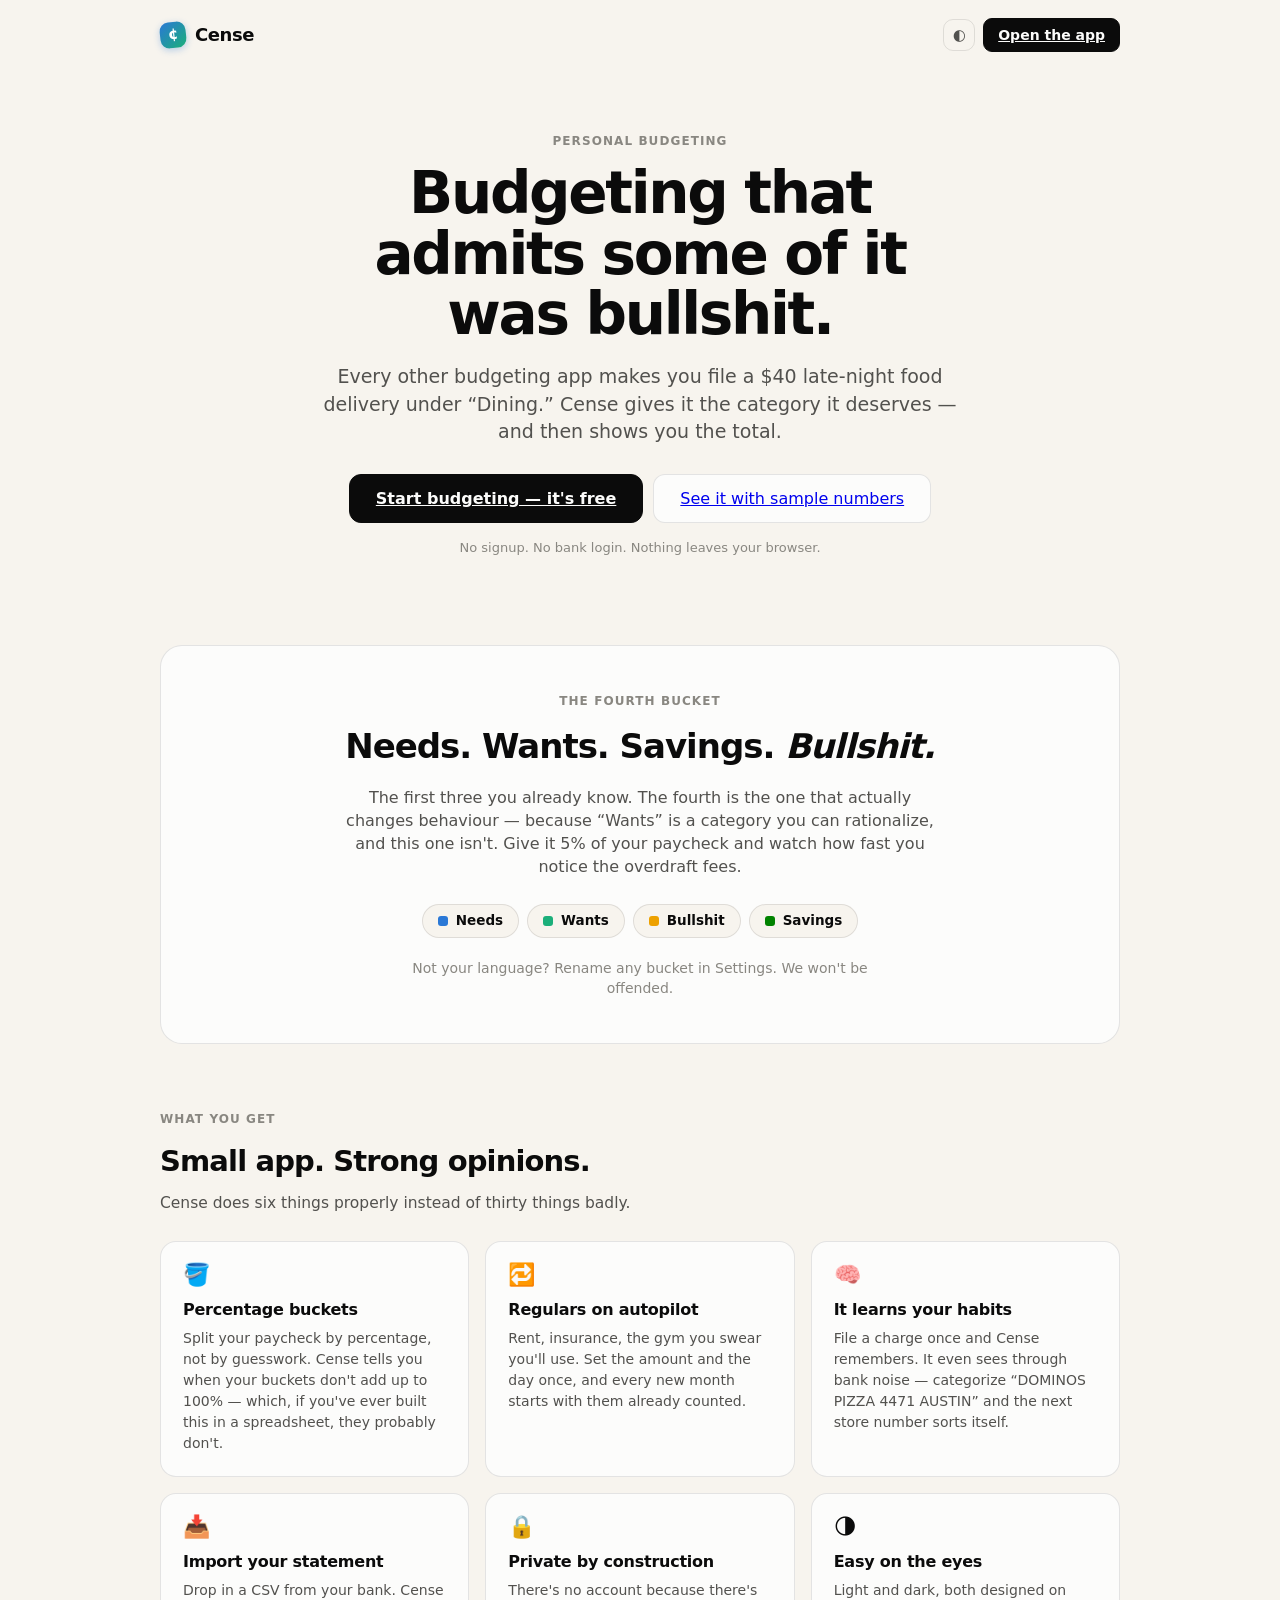
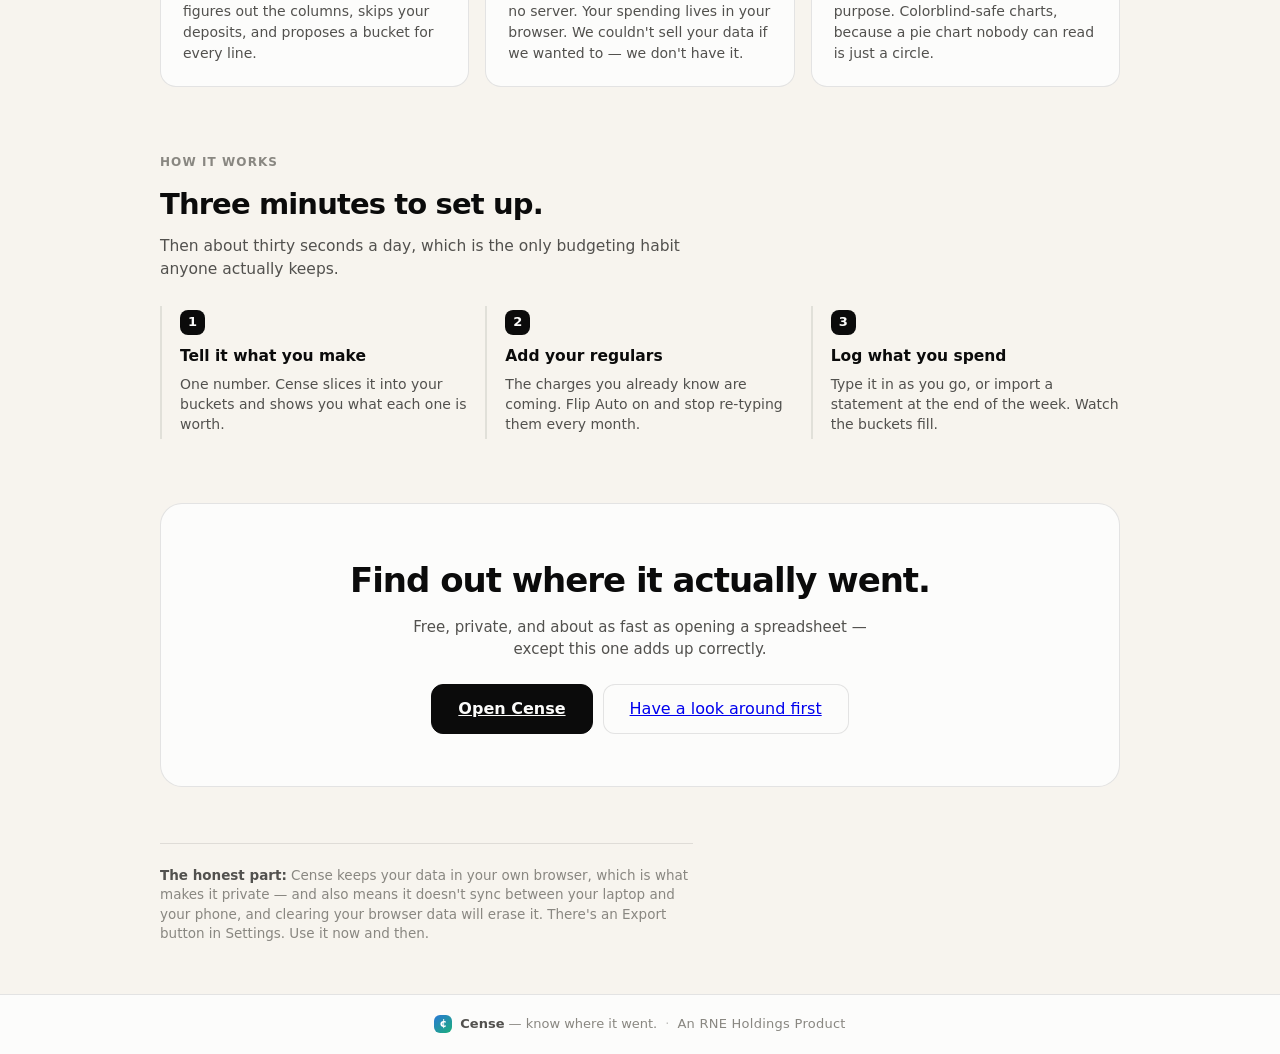
==== landing.html @ 110a03a7 "Cense: offline-first budgeting app, installable as a PWA Percentage buckets with month-to-month carr" ====
<!doctype html>
<html lang="en">
<head>
<meta charset="utf-8">
<meta name="viewport" content="width=device-width, initial-scale=1">
<title>Cense — budgeting that admits some of it was bullshit</title>
<meta name="description" content="Percentage buckets, recurring charges on autopilot, and a spending category for the stuff you'd rather not defend. Free, private, and yours.">
<link rel="stylesheet" href="styles.css">

<link rel="manifest" href="manifest.webmanifest">
<link rel="icon" href="favicon-32.png" sizes="32x32" type="image/png">
<link rel="icon" href="icon-192.png" sizes="192x192" type="image/png">
<link rel="apple-touch-icon" href="icon-180.png">
<meta name="theme-color" content="#fcfcfb" media="(prefers-color-scheme: light)">
<meta name="theme-color" content="#1a1a19" media="(prefers-color-scheme: dark)">

<meta property="og:type" content="website">
<meta property="og:site_name" content="Cense">
<meta property="og:title" content="Budgeting that admits some of it was bullshit.">
<meta property="og:description" content="Percentage buckets, recurring charges on autopilot, and a spending category for the stuff you'd rather not defend. No signup, no bank login, nothing leaves your browser.">
<meta property="og:image" content="icon-512.png">
<meta name="twitter:card" content="summary">
<style>
  body { display: block; }

  .lp { max-width: 1000px; margin: 0 auto; padding: 0 20px; }

  .lp-nav {
    display: flex; align-items: center; justify-content: space-between;
    padding: 18px 0; gap: 16px; flex-wrap: wrap;
  }

  .hero { padding: 60px 0 54px; text-align: center; }
  .hero h1 {
    font-size: clamp(34px, 6vw, 58px);
    line-height: 1.05;
    letter-spacing: -0.04em;
    margin: 0 0 18px;
    max-width: 16ch;
    margin-inline: auto;
  }
  .hero .lede {
    font-size: clamp(16px, 2.2vw, 19px);
    color: var(--ink-2);
    max-width: 54ch;
    margin: 0 auto 28px;
  }
  .hero-cta { display: flex; gap: 10px; justify-content: center; flex-wrap: wrap; }
  .btn-lg { padding: 12px 26px; font-size: 16px; border-radius: 12px; }
  .hero-fine { font-size: 13px; color: var(--ink-muted); margin-top: 16px; }

  .kicker {
    display: inline-block;
    font-size: 12px; font-weight: 700; letter-spacing: 0.09em;
    text-transform: uppercase; color: var(--ink-muted);
    margin-bottom: 12px;
  }

  /* the star of the show */
  .bs-band {
    border: 1px solid var(--border);
    border-radius: 22px;
    background: var(--surface-1);
    padding: 44px 36px;
    margin: 20px 0 64px;
    text-align: center;
  }
  .bs-band h2 {
    font-size: clamp(24px, 3.6vw, 34px);
    letter-spacing: -0.03em;
    margin: 0 0 14px;
  }
  .bs-band p { color: var(--ink-2); max-width: 58ch; margin: 0 auto; font-size: 16px; }
  .bs-chips { display: flex; gap: 8px; justify-content: center; flex-wrap: wrap; margin-top: 26px; }
  .chip {
    border: 1px solid var(--border); border-radius: 999px;
    padding: 6px 15px; font-size: 13.5px; font-weight: 600;
    display: inline-flex; align-items: center; gap: 8px;
    background: var(--plane);
  }

  .section { margin-bottom: 64px; }
  .section > h2 {
    font-size: clamp(22px, 3vw, 29px);
    letter-spacing: -0.03em; margin: 0 0 10px;
  }
  .section > .blurb { color: var(--ink-2); max-width: 56ch; margin: 0 0 26px; font-size: 15.5px; }

  .features { display: grid; gap: 16px; grid-template-columns: repeat(auto-fit, minmax(238px, 1fr)); }
  .feature {
    border: 1px solid var(--border); border-radius: 16px;
    background: var(--surface-1); padding: 22px;
  }
  .feature .ic { font-size: 22px; line-height: 1; margin-bottom: 12px; }
  .feature h3 { margin: 0 0 7px; font-size: 16px; letter-spacing: -0.015em; }
  .feature p { margin: 0; font-size: 14px; color: var(--ink-2); line-height: 1.5; }

  .steps { display: grid; gap: 16px; grid-template-columns: repeat(auto-fit, minmax(238px, 1fr)); counter-reset: s; }
  .step { border-left: 2px solid var(--grid); padding: 4px 0 4px 18px; counter-increment: s; }
  .step::before {
    content: counter(s);
    display: grid; place-items: center;
    width: 25px; height: 25px; border-radius: 8px;
    background: var(--ink); color: var(--surface-1);
    font-size: 13px; font-weight: 700; margin-bottom: 10px;
  }
  .step h3 { margin: 0 0 6px; font-size: 15.5px; }
  .step p { margin: 0; font-size: 14px; color: var(--ink-2); }

  .closer {
    text-align: center;
    border: 1px solid var(--border); border-radius: 22px;
    background: var(--surface-1);
    padding: 52px 30px; margin-bottom: 56px;
  }
  .closer h2 { font-size: clamp(24px, 3.6vw, 34px); letter-spacing: -0.03em; margin: 0 0 12px; }
  .closer p { color: var(--ink-2); max-width: 48ch; margin: 0 auto 24px; }

  .honest {
    font-size: 13.5px; color: var(--ink-muted);
    border-top: 1px solid var(--border);
    padding-top: 22px; margin-bottom: 50px;
    max-width: 62ch;
  }
  .honest b { color: var(--ink-2); }
</style>
</head>
<body>

<div class="lp">
  <nav class="lp-nav">
    <a class="brand" href="landing.html">
      <span class="brand-mark" aria-hidden="true">¢</span>
      <span class="brand-name">Cense</span>
    </a>
    <div class="row">
      <button class="theme-toggle" id="themeToggle" title="Switch light / dark" aria-label="Switch light / dark">◐</button>
      <a class="btn btn-primary" href="index.html">Open the app</a>
    </div>
  </nav>

  <section class="hero">
    <span class="kicker">Personal budgeting</span>
    <h1>Budgeting that admits some of it was bullshit.</h1>
    <p class="lede">
      Every other budgeting app makes you file a $40 late-night food delivery under
      “Dining.” Cense gives it the category it deserves — and then shows you the total.
    </p>
    <div class="hero-cta">
      <a class="btn btn-primary btn-lg" href="index.html">Start budgeting — it's free</a>
      <a class="btn btn-lg" href="index.html?demo=1">See it with sample numbers</a>
    </div>
    <p class="hero-fine">No signup. No bank login. Nothing leaves your browser.</p>
  </section>

  <section class="bs-band">
    <span class="kicker">The fourth bucket</span>
    <h2>Needs. Wants. Savings. <em>Bullshit.</em></h2>
    <p>
      The first three you already know. The fourth is the one that actually changes
      behaviour — because “Wants” is a category you can rationalize, and this one isn't.
      Give it 5% of your paycheck and watch how fast you notice the overdraft fees.
    </p>
    <div class="bs-chips">
      <span class="chip"><span class="swatch" style="background:var(--series-1)"></span>Needs</span>
      <span class="chip"><span class="swatch" style="background:var(--series-2)"></span>Wants</span>
      <span class="chip"><span class="swatch" style="background:var(--series-3)"></span>Bullshit</span>
      <span class="chip"><span class="swatch" style="background:var(--series-4)"></span>Savings</span>
    </div>
    <p style="margin-top:20px;font-size:14px;color:var(--ink-muted)">
      Not your language? Rename any bucket in Settings. We won't be offended.
    </p>
  </section>

  <section class="section">
    <span class="kicker">What you get</span>
    <h2>Small app. Strong opinions.</h2>
    <p class="blurb">
      Cense does six things properly instead of thirty things badly.
    </p>

    <div class="features">
      <div class="feature">
        <div class="ic">🪣</div>
        <h3>Percentage buckets</h3>
        <p>Split your paycheck by percentage, not by guesswork. Cense tells you when your
           buckets don't add up to 100% — which, if you've ever built this in a spreadsheet,
           they probably don't.</p>
      </div>
      <div class="feature">
        <div class="ic">🔁</div>
        <h3>Regulars on autopilot</h3>
        <p>Rent, insurance, the gym you swear you'll use. Set the amount and the day once,
           and every new month starts with them already counted.</p>
      </div>
      <div class="feature">
        <div class="ic">🧠</div>
        <h3>It learns your habits</h3>
        <p>File a charge once and Cense remembers. It even sees through bank noise —
           categorize “DOMINOS PIZZA 4471 AUSTIN” and the next store number sorts itself.</p>
      </div>
      <div class="feature">
        <div class="ic">📥</div>
        <h3>Import your statement</h3>
        <p>Drop in a CSV from your bank. Cense figures out the columns, skips your deposits,
           and proposes a bucket for every line.</p>
      </div>
      <div class="feature">
        <div class="ic">🔒</div>
        <h3>Private by construction</h3>
        <p>There's no account because there's no server. Your spending lives in your browser.
           We couldn't sell your data if we wanted to — we don't have it.</p>
      </div>
      <div class="feature">
        <div class="ic">🌗</div>
        <h3>Easy on the eyes</h3>
        <p>Light and dark, both designed on purpose. Colorblind-safe charts, because a pie
           chart nobody can read is just a circle.</p>
      </div>
    </div>
  </section>

  <section class="section" id="how">
    <span class="kicker">How it works</span>
    <h2>Three minutes to set up.</h2>
    <p class="blurb">Then about thirty seconds a day, which is the only budgeting habit anyone actually keeps.</p>

    <div class="steps">
      <div class="step">
        <h3>Tell it what you make</h3>
        <p>One number. Cense slices it into your buckets and shows you what each one is worth.</p>
      </div>
      <div class="step">
        <h3>Add your regulars</h3>
        <p>The charges you already know are coming. Flip Auto on and stop re-typing them every month.</p>
      </div>
      <div class="step">
        <h3>Log what you spend</h3>
        <p>Type it in as you go, or import a statement at the end of the week. Watch the buckets fill.</p>
      </div>
    </div>
  </section>

  <section class="closer">
    <h2>Find out where it actually went.</h2>
    <p>Free, private, and about as fast as opening a spreadsheet — except this one adds up correctly.</p>
    <div class="hero-cta">
      <a class="btn btn-primary btn-lg" href="index.html">Open Cense</a>
      <a class="btn btn-lg" href="index.html?demo=1">Have a look around first</a>
    </div>
  </section>

  <p class="honest">
    <b>The honest part:</b> Cense keeps your data in your own browser, which is what makes it
    private — and also means it doesn't sync between your laptop and your phone, and clearing
    your browser data will erase it. There's an Export button in Settings. Use it now and then.
  </p>
</div>

<footer class="footer">
  <span class="footer-mark">¢</span>
  <span><b>Cense</b> — know where it went.</span>
  <span class="footer-dot">·</span>
  <span class="footer-rne">An RNE Holdings Product</span>
</footer>

<script>
  (function () {
    var KEY = 'cense.theme';
    var saved = localStorage.getItem(KEY);
    if (saved) document.documentElement.setAttribute('data-theme', saved);
    document.getElementById('themeToggle').addEventListener('click', function () {
      var cur = document.documentElement.getAttribute('data-theme');
      var isDark = cur ? cur === 'dark' : window.matchMedia('(prefers-color-scheme: dark)').matches;
      var next = isDark ? 'light' : 'dark';
      document.documentElement.setAttribute('data-theme', next);
      localStorage.setItem(KEY, next);
    });
  })();
</script>

</body>
</html>
---- styles.css ----
/* ---------------------------------------------------------------
   Cense — an RNE Holdings product
   Chart/bucket colors come from the validated categorical palette
   (slots 1-6). Brand chrome deliberately adds no fifth hue, so a
   brand color can never be mistaken for a data series.
   --------------------------------------------------------------- */

:root {
  color-scheme: light;

  --surface-1: #fcfcfb;   /* card + chart surface (what the palette validated against) */
  --plane:     #f7f4ee;   /* warm page behind the cards */
  --ink:       #0b0b0b;
  --ink-2:     #52514e;
  --ink-muted: #898781;
  --grid:      #e1e0d9;
  --axis:      #c3c2b7;
  --border:    rgba(11, 11, 11, 0.10);
  --wash:      rgba(11, 11, 11, 0.04);

  --series-1: #2a78d6; /* blue   */
  --series-2: #1baf7a; /* aqua   */
  --series-3: #eda100; /* yellow */
  --series-4: #008300; /* green  */
  --series-5: #4a3aa7; /* violet */
  --series-6: #e34948; /* red    */

  --good:     #0ca30c;
  --good-ink: #006300;
  --warning:  #fab219;
  --critical: #d03b3b;

  --radius: 14px;
  --font: system-ui, -apple-system, "Segoe UI", sans-serif;
}

@media (prefers-color-scheme: dark) {
  :root:not([data-theme="light"]) {
    color-scheme: dark;
    --surface-1: #1a1a19;
    --plane:     #0d0d0d;
    --ink:       #ffffff;
    --ink-2:     #c3c2b7;
    --ink-muted: #898781;
    --grid:      #2c2c2a;
    --axis:      #383835;
    --border:    rgba(255, 255, 255, 0.10);
    --wash:      rgba(255, 255, 255, 0.05);

    --series-1: #3987e5;
    --series-2: #199e70;
    --series-3: #c98500;
    --series-4: #008300;
    --series-5: #9085e9;
    --series-6: #e66767;

    --good-ink: #0ca30c;
  }
}

:root[data-theme="dark"] {
  color-scheme: dark;
  --surface-1: #1a1a19;
  --plane:     #0d0d0d;
  --ink:       #ffffff;
  --ink-2:     #c3c2b7;
  --ink-muted: #898781;
  --grid:      #2c2c2a;
  --axis:      #383835;
  --border:    rgba(255, 255, 255, 0.10);
  --wash:      rgba(255, 255, 255, 0.05);

  --series-1: #3987e5;
  --series-2: #199e70;
  --series-3: #c98500;
  --series-4: #008300;
  --series-5: #9085e9;
  --series-6: #e66767;

  --good-ink: #0ca30c;
}

* { box-sizing: border-box; }

body {
  margin: 0;
  background: var(--plane);
  color: var(--ink);
  font-family: var(--font);
  font-size: 15px;
  line-height: 1.45;
  -webkit-font-smoothing: antialiased;
  display: flex;
  flex-direction: column;
  min-height: 100vh;
}

/* ---------- brand ---------- */

.brand {
  display: flex; align-items: center; gap: 9px;
  font-weight: 750; text-decoration: none; color: var(--ink);
  letter-spacing: -0.03em;
}
.brand-mark {
  width: 26px; height: 26px; border-radius: 9px;
  background: linear-gradient(140deg, var(--series-1), var(--series-2));
  color: #fff;
  display: grid; place-items: center;
  font-size: 15px; font-weight: 700;
  transform: rotate(-6deg);
  box-shadow: 0 2px 7px rgba(42, 120, 214, 0.32);
}
.brand-name { font-size: 18px; }
.brand:hover .brand-mark { transform: rotate(6deg); }
.brand-mark { transition: transform 0.18s ease; }

/* ---------- top bar ---------- */

.topbar {
  display: flex;
  align-items: center;
  gap: 20px;
  padding: 11px 20px;
  background: var(--surface-1);
  border-bottom: 1px solid var(--border);
  position: sticky;
  top: 0;
  z-index: 20;
  flex-wrap: wrap;
}

.nav { display: flex; gap: 2px; flex: 1; flex-wrap: wrap; }

.nav-btn {
  appearance: none;
  border: 0;
  background: transparent;
  color: var(--ink-2);
  font: inherit;
  font-size: 14px;
  font-weight: 500;
  padding: 6px 13px;
  border-radius: 9px;
  cursor: pointer;
}
.nav-btn:hover { background: var(--wash); color: var(--ink); }
.nav-btn[aria-current="page"] { background: var(--ink); color: var(--surface-1); font-weight: 600; }

.theme-toggle {
  appearance: none;
  border: 1px solid var(--border);
  background: transparent;
  color: var(--ink-2);
  width: 32px; height: 32px;
  border-radius: 10px;
  cursor: pointer;
  font-size: 15px;
  line-height: 1;
}
.theme-toggle:hover { background: var(--wash); }

/* ---------- layout ---------- */

.view { max-width: 1120px; margin: 0 auto; padding: 26px 20px 60px; width: 100%; flex: 1; }

.view-head {
  display: flex;
  align-items: baseline;
  justify-content: space-between;
  gap: 16px;
  margin-bottom: 8px;
  flex-wrap: wrap;
}
h1 { font-size: 25px; margin: 0; letter-spacing: -0.03em; font-weight: 700; }
h2 { font-size: 15px; margin: 0 0 12px; letter-spacing: -0.015em; font-weight: 650; }
.sub { color: var(--ink-2); font-size: 14px; margin: 0 0 20px; max-width: 62ch; }

.card {
  background: var(--surface-1);
  border: 1px solid var(--border);
  border-radius: var(--radius);
  padding: 18px;
  margin-bottom: 16px;
}

.grid { display: grid; gap: 14px; }
.grid-4 { grid-template-columns: repeat(auto-fit, minmax(200px, 1fr)); }
.grid-2 { grid-template-columns: repeat(auto-fit, minmax(320px, 1fr)); }

/* ---------- stat tiles ---------- */

.tile {
  background: var(--surface-1);
  border: 1px solid var(--border);
  border-radius: var(--radius);
  padding: 15px 17px;
}
.tile-label {
  font-size: 12px;
  color: var(--ink-2);
  text-transform: uppercase;
  letter-spacing: 0.06em;
  font-weight: 700;
}
.tile-value { font-size: 27px; font-weight: 680; letter-spacing: -0.03em; margin-top: 5px; }
.tile-note { font-size: 12.5px; color: var(--ink-muted); margin-top: 3px; }

.swatch { width: 10px; height: 10px; border-radius: 3px; flex: none; }

.pos { color: var(--good-ink); }
.neg { color: var(--critical); }

/* ---------- bucket rows ---------- */

.bucket { padding: 15px 0; border-bottom: 1px solid var(--grid); }
.bucket:last-child { border-bottom: 0; }
.bucket-top {
  display: flex; align-items: baseline; gap: 10px;
  justify-content: space-between; flex-wrap: wrap;
}
.bucket-name { display: flex; align-items: center; gap: 8px; font-weight: 650; }
.bucket-nums { font-size: 13.5px; color: var(--ink-2); font-variant-numeric: tabular-nums; }

.meter {
  position: relative;
  height: 9px;
  background: var(--grid);
  border-radius: 5px;
  margin-top: 9px;
  overflow: hidden;
}
.meter-fill { position: absolute; inset: 0 auto 0 0; border-radius: 5px; }

/* ---------- tables ---------- */

.table-wrap { overflow-x: auto; }

table { width: 100%; border-collapse: collapse; font-size: 14px; }
th {
  text-align: left;
  font-size: 11.5px;
  text-transform: uppercase;
  letter-spacing: 0.05em;
  color: var(--ink-muted);
  font-weight: 700;
  padding: 0 8px 8px;
  border-bottom: 1px solid var(--grid);
  white-space: nowrap;
}
td { padding: 3px 8px; border-bottom: 1px solid var(--grid); vertical-align: middle; }
tr:last-child td { border-bottom: 0; }
.num { text-align: right; font-variant-numeric: tabular-nums; }
tfoot td { font-weight: 680; border-top: 1px solid var(--axis); border-bottom: 0; padding-top: 10px; }

/* ---------- form controls ---------- */

input, select, textarea, button { font: inherit; color: inherit; }

.inp {
  appearance: none;
  background: transparent;
  border: 1px solid transparent;
  border-radius: 8px;
  padding: 5px 8px;
  width: 100%;
  min-width: 0;
  color: var(--ink);
}
.inp:hover { border-color: var(--border); }
.inp:focus { outline: 2px solid var(--series-1); outline-offset: -1px; border-color: transparent; }
.inp.num { text-align: right; font-variant-numeric: tabular-nums; }

select.inp { cursor: pointer; }
select.inp option { background: var(--surface-1); color: var(--ink); }

.field { display: block; margin-bottom: 12px; }
.field > span {
  display: block;
  font-size: 12px;
  color: var(--ink-2);
  font-weight: 650;
  margin-bottom: 4px;
}
.field .inp { border-color: var(--border); background: var(--plane); }
.bordered { border-color: var(--border) !important; }

.btn {
  appearance: none;
  border: 1px solid var(--border);
  background: var(--surface-1);
  border-radius: 9px;
  padding: 6px 14px;
  font-size: 14px;
  font-weight: 500;
  cursor: pointer;
  white-space: nowrap;
}
.btn:hover { background: var(--wash); }
.btn-primary { background: var(--ink); color: var(--surface-1); border-color: var(--ink); font-weight: 600; }
.btn-primary:hover { opacity: 0.86; background: var(--ink); }
.btn-danger { color: var(--critical); }
.btn-sm { padding: 3px 10px; font-size: 13px; }
.btn-icon {
  border: 0; background: transparent; color: var(--ink-muted);
  cursor: pointer; padding: 4px 7px; border-radius: 7px; line-height: 1;
}
.btn-icon:hover { background: var(--wash); color: var(--critical); }

/* The expand control only exists on narrow screens; the desktop table shows
   every column already. */
.td-act { display: flex; align-items: center; justify-content: flex-end; gap: 2px; }
.btn-more {
  display: none;
  place-items: center;
  border: 1px solid var(--border);
  background: var(--surface-1);
  color: var(--ink-2);
  border-radius: 8px;
  width: 30px; height: 30px;
  font-size: 13px; line-height: 1;
  cursor: pointer;
  flex: none;
}
.btn-more:hover { background: var(--wash); color: var(--ink); }

.row { display: flex; gap: 8px; align-items: center; flex-wrap: wrap; }
.row-end { justify-content: flex-end; }
.spacer { flex: 1; }

/* ---------- toggle switch ---------- */

.switch { display: inline-flex; align-items: center; cursor: pointer; }
.switch input { position: absolute; opacity: 0; width: 0; height: 0; }
.switch-track {
  width: 38px; height: 22px; border-radius: 11px;
  background: var(--grid); position: relative;
  transition: background 0.15s ease;
  flex: none;
}
.switch-track::after {
  content: ''; position: absolute; top: 3px; left: 3px;
  width: 16px; height: 16px; border-radius: 50%;
  background: var(--surface-1);
  box-shadow: 0 1px 3px rgba(0, 0, 0, 0.28);
  transition: transform 0.15s ease;
}
.switch input:checked + .switch-track { background: var(--series-4); }
.switch input:checked + .switch-track::after { transform: translateX(16px); }
.switch input:focus-visible + .switch-track { outline: 2px solid var(--series-1); outline-offset: 2px; }

/* ---------- month stepper ---------- */

.stepper { display: flex; align-items: center; gap: 4px; }
.stepper .label { min-width: 134px; text-align: center; font-weight: 650; font-size: 14px; }

/* ---------- donut ---------- */

.donut-wrap { display: flex; gap: 22px; align-items: center; flex-wrap: wrap; }
.donut-center-1 { font-size: 20px; font-weight: 680; letter-spacing: -0.02em; }
.donut-center-2 { font-size: 11px; fill: var(--ink-muted); }
.legend { display: grid; gap: 7px; flex: 1; min-width: 180px; }
.legend-item { display: flex; align-items: center; gap: 8px; font-size: 13.5px; color: var(--ink-2); }
.legend-item b { color: var(--ink); font-weight: 650; font-variant-numeric: tabular-nums; }

/* ---------- notes, banners, misc ---------- */

.empty {
  text-align: center;
  padding: 34px 16px;
  color: var(--ink-muted);
  font-size: 14px;
}

.note {
  display: flex; gap: 9px;
  font-size: 13.5px;
  padding: 11px 14px;
  border-radius: 11px;
  border: 1px solid var(--border);
  background: var(--wash);
  margin-bottom: 14px;
  align-items: flex-start;
}
.note-warn { border-color: var(--warning); }

.banner {
  display: flex; gap: 10px; align-items: center; flex-wrap: wrap;
  font-size: 13.5px;
  padding: 11px 14px;
  border-radius: 11px;
  border: 1px solid var(--series-4);
  background: var(--wash);
  margin-bottom: 14px;
}

/* Distinct from the green "we posted your regulars" banner — this one is a
   standing state, not an event, so it reads as a frame around the app. */
.banner-demo {
  border-color: var(--series-5);
  background: var(--surface-1);
}

.invite { border-color: var(--series-1); }
.invite h2 { font-size: 17px; }
.invite .sub { margin-bottom: 14px; }

.pill {
  display: inline-flex; align-items: center; gap: 6px;
  font-size: 12px; font-weight: 650;
  padding: 3px 10px; border-radius: 20px;
  border: 1px solid var(--border);
  color: var(--ink-2);
}
.pill-on { border-color: var(--series-4); color: var(--good-ink); }

.hint { font-size: 12.5px; color: var(--ink-muted); }
.bucket-blurb { font-size: 13px; color: var(--ink-muted); font-style: italic; }

/* ---------- footer ---------- */

.footer {
  display: flex; align-items: center; justify-content: center;
  gap: 8px; flex-wrap: wrap;
  padding: 20px;
  border-top: 1px solid var(--border);
  background: var(--surface-1);
  color: var(--ink-muted);
  font-size: 13px;
}
.footer b { color: var(--ink-2); font-weight: 650; }
.footer-mark {
  width: 18px; height: 18px; border-radius: 6px;
  background: linear-gradient(140deg, var(--series-1), var(--series-2));
  color: #fff; display: grid; place-items: center;
  font-size: 11px; font-weight: 700;
}
.footer-dot { opacity: 0.5; }
.footer-rne { letter-spacing: 0.02em; }

/* ---------- modal ---------- */

.modal-backdrop {
  position: fixed; inset: 0; z-index: 50;
  background: rgba(0, 0, 0, 0.45);
  display: flex; align-items: center; justify-content: center;
  padding: 20px;
}
.modal-backdrop[hidden] { display: none; }
.modal {
  background: var(--surface-1);
  border: 1px solid var(--border);
  border-radius: 16px;
  width: 100%;
  max-width: 720px;
  max-height: 86vh;
  overflow-y: auto;
  padding: 24px;
}
.modal h2 { font-size: 18px; }

/* ---------- toast ---------- */

.toast {
  position: fixed; bottom: 22px; left: 50%; transform: translateX(-50%);
  background: var(--ink); color: var(--surface-1);
  padding: 10px 18px; border-radius: 10px; font-size: 14px; font-weight: 500;
  z-index: 60; box-shadow: 0 4px 18px rgba(0, 0, 0, 0.22);
}
.toast[hidden] { display: none; }

@media (max-width: 600px) {
  .topbar { padding: 10px 12px; gap: 10px; }
  .view { padding: 18px 12px 50px; }
  .nav { order: 3; width: 100%; }
  .nav-btn { flex: 1; text-align: center; padding: 6px 4px; }
  h1 { font-size: 22px; }

  /* Editable tables become stacked cards. Logging a charge is the one thing
     people do on a phone, and it was behind a horizontal scrollbar — six or
     seven columns of inputs will not fit 375px however they are shaved.
     Read-only tables (the CSV preview) keep scrolling; they are narrow and
     stacking them would bury the modal's buttons. */
  .stack, .stack tbody, .stack tfoot { display: block; width: 100%; }

  .stack thead {
    position: absolute;
    width: 1px; height: 1px;
    overflow: hidden;
    clip: rect(0 0 0 0);
    white-space: nowrap;
  }

  /* Labels sit beside their field rather than above it. Stacking them reads
     nicer in isolation but costs ~14px a field, and with seven fields across
     fifty charges that is several screens of pure label. */
  .stack tr, .stack td { display: block; width: 100%; }

  .stack tr {
    border: 1px solid var(--border);
    border-radius: 12px;
    background: var(--plane);
    padding: 9px 11px;
    margin-bottom: 10px;
  }
  .stack tr:last-child { margin-bottom: 0; }

  .stack td {
    display: flex;
    align-items: center;
    gap: 10px;
    width: auto !important;      /* beats the desktop inline column widths */
    min-width: 0;
    padding: 2px 0;
    border-bottom: 0;
  }

  .stack td[data-label]::before {
    content: attr(data-label);
    flex: 0 0 74px;
    font-size: 10.5px;
    font-weight: 700;
    text-transform: uppercase;
    letter-spacing: 0.05em;
    color: var(--ink-2);
  }

  /* The label carries the meaning, so inputs get a visible edge instead of
     the desktop hover-to-reveal border. */
  .stack td .inp { border-color: var(--border); background: var(--surface-1); }
  .stack td .inp.num { text-align: left; }

  /* Cells with no label are actions — a short strip, not a whole field row. */
  .stack td:not([data-label]) {
    justify-content: flex-end;
    padding: 0;
    margin-top: 2px;
  }
  .stack td:empty, .stack .td-swatch { display: none; }

  /* ---- collapsed rows ----
     Six editable fields per charge is right when you are correcting one and
     absurd when you are scanning fifty. Closed, a row is a single line with
     the two fields that get edited most still live; open, it is the full
     card. Only Spending does this — it is the only screen with the volume. */
  .stack tr:not(.open) {
    display: flex;
    align-items: center;
    gap: 8px;
    padding: 6px 8px 6px 11px;
    margin-bottom: 7px;
  }
  .stack tr:not(.open) td { padding: 0; margin: 0; }
  .stack tr:not(.open) td::before { display: none; }

  .stack tr:not(.open) td[data-label="Date"],
  .stack tr:not(.open) td[data-label="Bucket"],
  .stack tr:not(.open) td[data-label="Note"],
  .stack tr:not(.open) td[data-label="Toward"] { display: none; }

  .stack tr:not(.open) td[data-label="Charge"] { flex: 1 1 auto; min-width: 0; }
  .stack tr:not(.open) td[data-label="Amount"] { flex: 0 0 88px; }
  .stack tr:not(.open) td[data-label="Amount"] .inp { text-align: right; }
  .stack tr:not(.open) .td-act { flex: 0 0 auto; }
  .stack tr:not(.open) .td-act .btn-icon { display: none; }   /* delete needs the row open */

  .btn-more { display: inline-grid; }
  .stack tr.open .td-act { gap: 4px; }

  .stack tfoot tr { background: transparent; border: 0; padding: 0 11px; }
  .stack tfoot td { font-weight: 680; }

  .table-wrap { overflow-x: visible; }

  /* Stat tiles stop being four cramped columns. */
  .grid-4 { grid-template-columns: repeat(auto-fit, minmax(140px, 1fr)); }
  .tile-value { font-size: 23px; }

  .modal { padding: 18px; max-height: 90vh; }
}
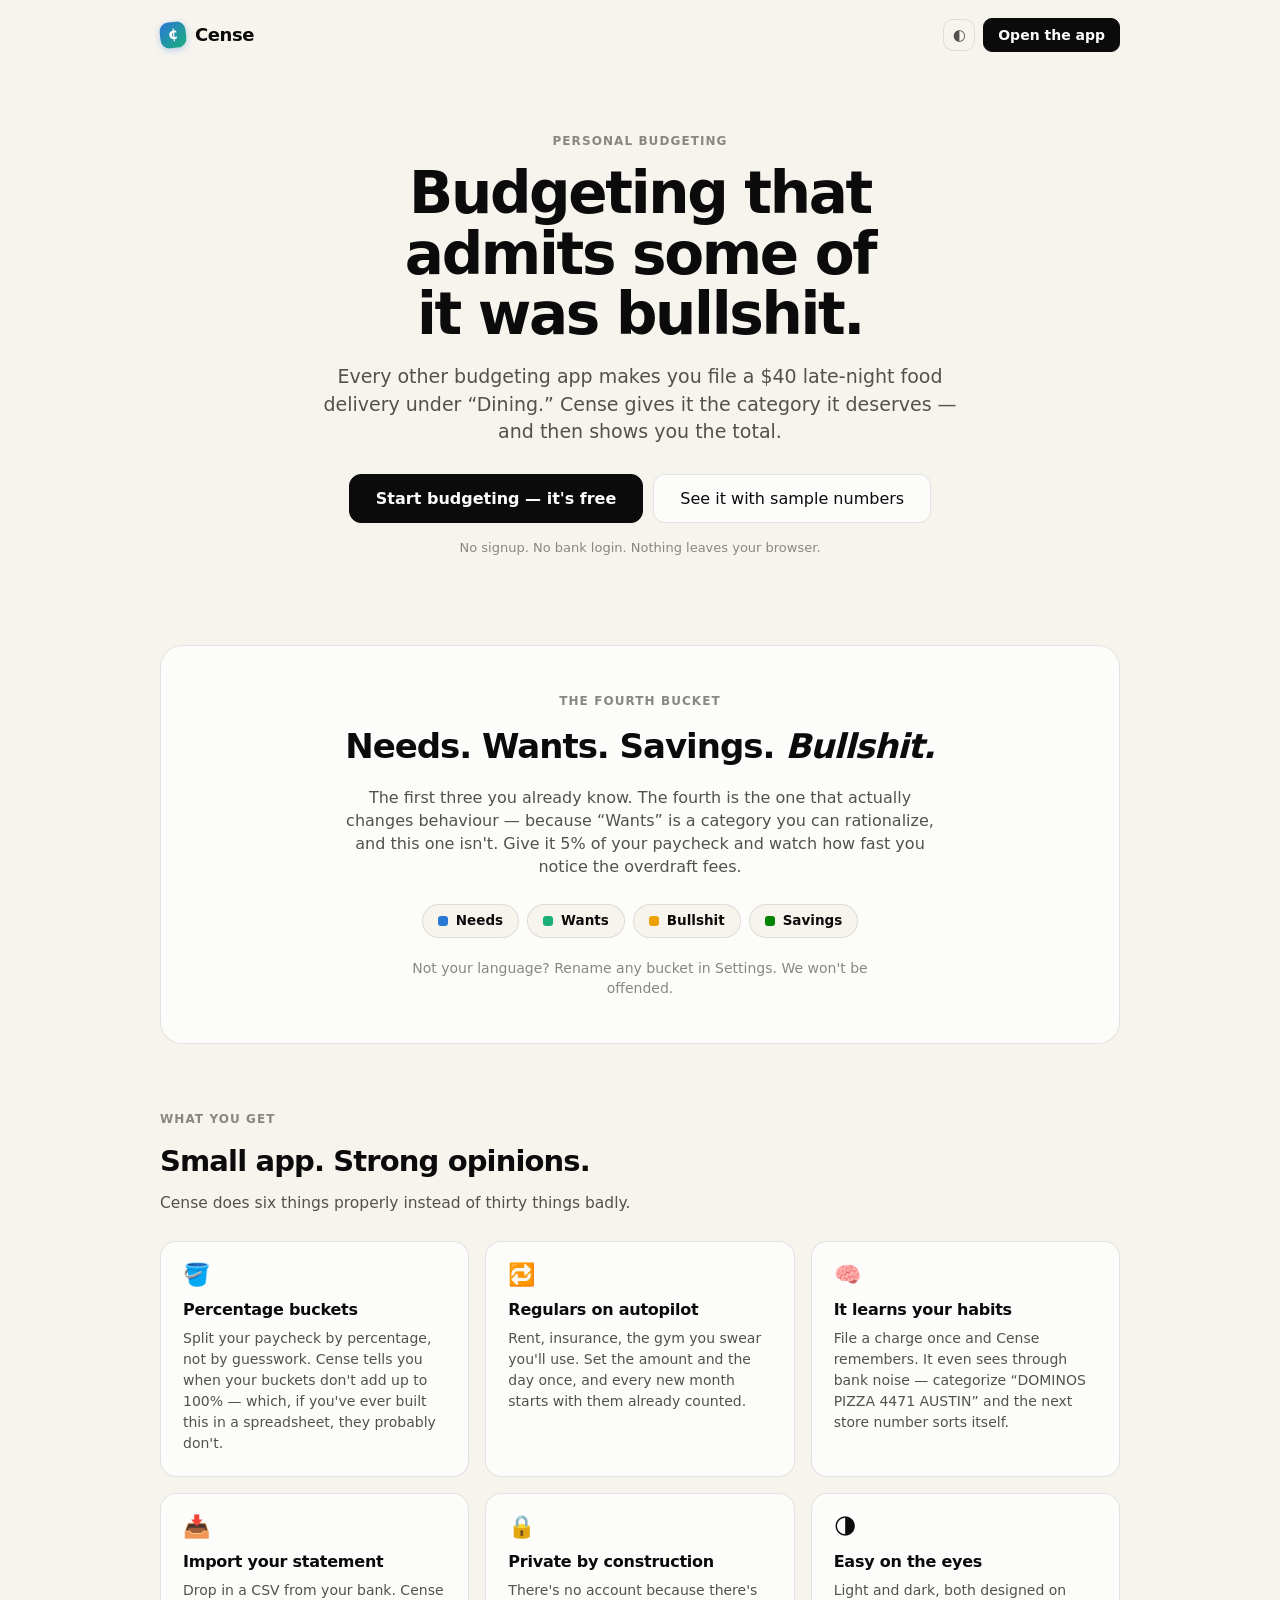
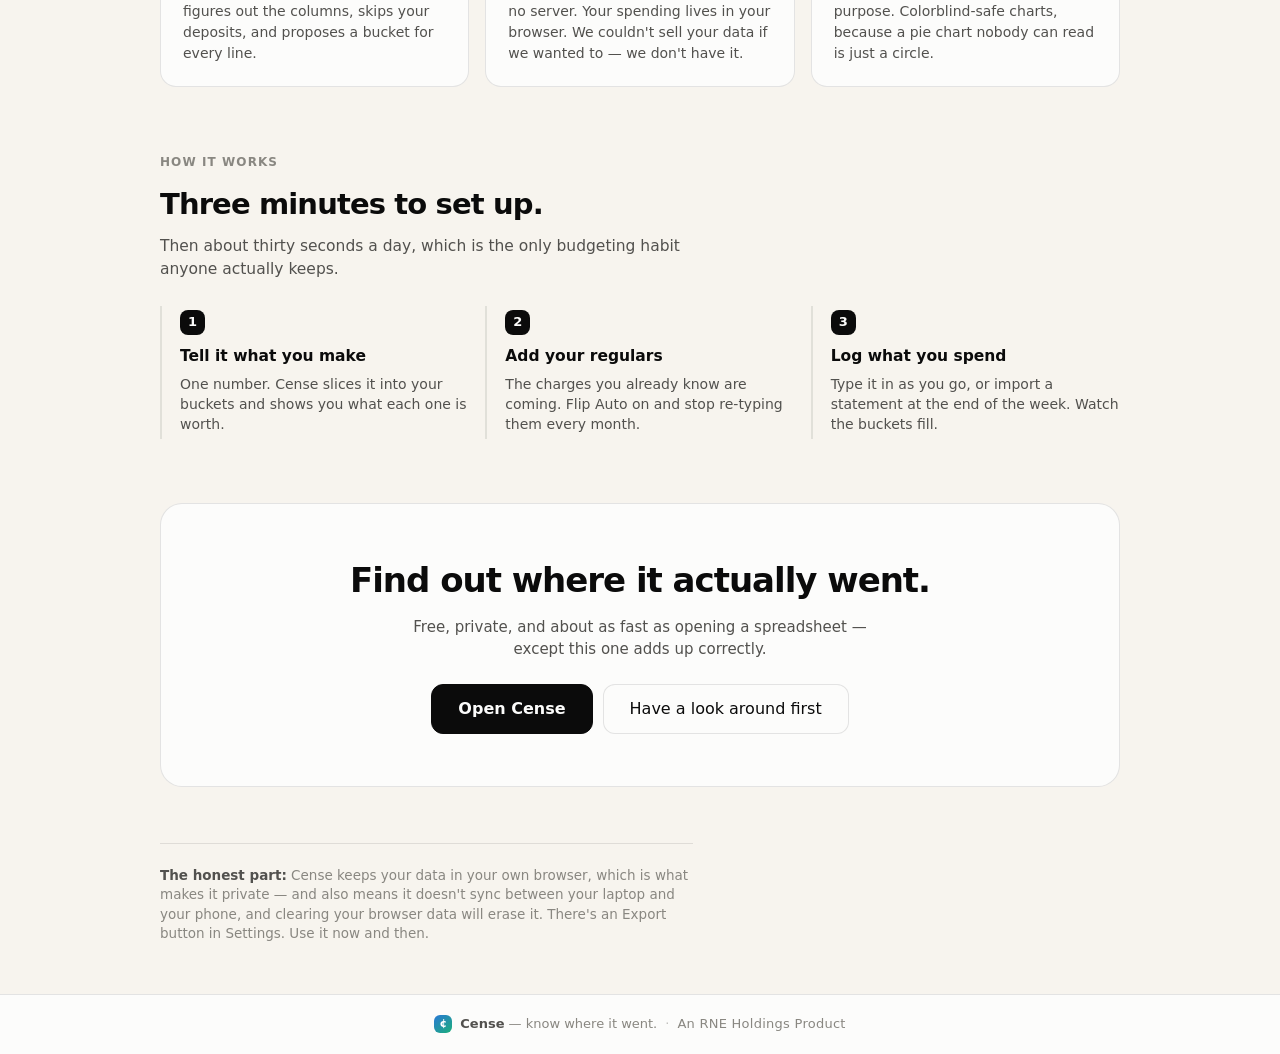
==== commit 1307d40a: "Typographic and control polish Small, mostly one-line fixes with visible effect:    - .btn had no te" ====
--- a/landing.html
+++ b/landing.html
@@ -18,8 +18,14 @@
 <meta property="og:site_name" content="Cense">
 <meta property="og:title" content="Budgeting that admits some of it was bullshit.">
 <meta property="og:description" content="Percentage buckets, recurring charges on autopilot, and a spending category for the stuff you'd rather not defend. No signup, no bank login, nothing leaves your browser.">
-<meta property="og:image" content="icon-512.png">
-<meta name="twitter:card" content="summary">
+<meta property="og:url" content="https://rneholdings.github.io/Cense/landing.html">
+<!-- Absolute, because Open Graph does not resolve relative paths — a relative
+     src means no preview image renders anywhere at all. -->
+<meta property="og:image" content="https://rneholdings.github.io/Cense/og-card.png">
+<meta property="og:image:width" content="1200">
+<meta property="og:image:height" content="630">
+<meta property="og:image:alt" content="Needs. Wants. Savings. Bullshit.">
+<meta name="twitter:card" content="summary_large_image">
 <style>
   body { display: block; }
 
--- a/styles.css
+++ b/styles.css
@@ -32,7 +32,18 @@
 
   --radius: 14px;
   --font: system-ui, -apple-system, "Segoe UI", sans-serif;
-}
+
+  /* Styles the native checkbox in Settings, which was otherwise the raw OS
+     control sitting in the middle of a designed page. */
+  accent-color: var(--series-1);
+}
+
+::selection { background: var(--series-1); color: #fff; }
+
+/* Stops headlines breaking with one orphaned word on the last line. Ignored by
+   browsers that do not support it, so there is nothing to fall back to. */
+h1, h2, .hero h1, .bs-band h2, .closer h2, .section > h2 { text-wrap: balance; }
+.sub, .lede, .blurb { text-wrap: pretty; }
 
 @media (prefers-color-scheme: dark) {
   :root:not([data-theme="light"]) {
@@ -147,7 +158,7 @@
 .nav-btn:hover { background: var(--wash); color: var(--ink); }
 .nav-btn[aria-current="page"] { background: var(--ink); color: var(--surface-1); font-weight: 600; }
 
-.theme-toggle {
+.theme-toggle, .icon-toggle {
   appearance: none;
   border: 1px solid var(--border);
   background: transparent;
@@ -157,8 +168,109 @@
   cursor: pointer;
   font-size: 15px;
   line-height: 1;
-}
-.theme-toggle:hover { background: var(--wash); }
+  display: grid;
+  place-items: center;
+  flex: none;
+}
+.theme-toggle:hover, .icon-toggle:hover { background: var(--wash); color: var(--ink); }
+.icon-toggle[aria-pressed="true"],
+.icon-toggle[aria-current="page"] {
+  background: var(--ink);
+  color: var(--surface-1);
+  border-color: var(--ink);
+}
+
+/* Divides the two halves of a merged screen without pretending to be an <h1>. */
+.section-title {
+  font-size: 19px;
+  font-weight: 700;
+  letter-spacing: -0.025em;
+  margin: 30px 0 6px;
+  padding-top: 22px;
+  border-top: 1px solid var(--grid);
+}
+.section-title:first-of-type { margin-top: 6px; padding-top: 0; border-top: 0; }
+
+/* ---------- net worth comparison ---------- */
+
+/* The scale runs 0 to twice the median, so the midpoint is the typical
+   household rather than an arbitrary maximum. */
+.scale {
+  position: relative;
+  height: 12px;
+  background: var(--grid);
+  border-radius: 6px;
+  margin-top: 12px;
+}
+.scale-median {
+  position: absolute; top: -4px; bottom: -4px;
+  width: 2px;
+  background: var(--ink-2);
+  border-radius: 1px;
+  transform: translateX(-1px);
+}
+.scale-you {
+  position: absolute; top: 50%;
+  width: 15px; height: 15px;
+  border-radius: 50%;
+  border: 2.5px solid var(--surface-1);
+  transform: translate(-50%, -50%);
+  box-shadow: 0 1px 4px rgba(0, 0, 0, 0.3);
+}
+.scale-legend {
+  display: flex; justify-content: space-between;
+  font-size: 11.5px; color: var(--ink-muted);
+  margin-top: 9px;
+}
+
+.chart-wrap { width: 100%; }
+.chart-wrap svg { width: 100%; height: 190px; display: block; }
+.chart-tick { font-size: 11px; fill: var(--ink-muted); }
+
+/* ---------- privacy mode ---------- */
+
+/* Text amounts are masked at the formatter, but these are live <input> values
+   that have to stay editable, so they get blurred instead — and clear the
+   moment you focus one, because you meant to look at that one. */
+.private input[data-field="amount"],
+.private input[data-field="balance"],
+.private input[data-field="target"],
+.private input[data-field="value"],
+.private input[data-plan-amount],
+.private #s-income,
+.private #s-startbalance,
+.private #f-amount,
+.private #d-balance,
+.private #fund-target,
+.private #a-value,
+.private #s-annualadd,
+.private .chart-wrap {
+  filter: blur(6px);
+  transition: filter 0.12s ease;
+}
+.private input[data-field="amount"]:focus,
+.private input[data-field="balance"]:focus,
+.private input[data-field="target"]:focus,
+.private input[data-field="value"]:focus,
+.private input[data-plan-amount]:focus,
+.private #s-income:focus,
+.private #s-startbalance:focus,
+.private #f-amount:focus,
+.private #d-balance:focus,
+.private #fund-target:focus,
+.private #a-value:focus,
+.private #s-annualadd:focus {
+  filter: none;
+}
+
+/* The comparison marker's position encodes the number even when the number
+   itself is masked, so it goes too. */
+.private .scale-you { opacity: 0; }
+
+/* The bars encode "how much of the bucket is gone", which is a ratio, not a
+   figure — but a full meter beside a masked number still says "you overspent",
+   so they flatten too. */
+.private .meter-fill { opacity: 0.28; }
 
 /* ---------- layout ---------- */
 
@@ -203,7 +315,16 @@
   letter-spacing: 0.06em;
   font-weight: 700;
 }
-.tile-value { font-size: 27px; font-weight: 680; letter-spacing: -0.03em; margin-top: 5px; }
+/* The four biggest figures in the app. Without tabular figures the headline
+   numbers shift width as they change while the small ones below them, which
+   have always been tabular, hold still. */
+.tile-value {
+  font-size: 27px;
+  font-weight: 680;
+  letter-spacing: -0.03em;
+  margin-top: 5px;
+  font-variant-numeric: tabular-nums lining-nums;
+}
 .tile-note { font-size: 12.5px; color: var(--ink-muted); margin-top: 3px; }
 
 .swatch { width: 10px; height: 10px; border-radius: 3px; flex: none; }
@@ -295,6 +416,15 @@
   font-weight: 500;
   cursor: pointer;
   white-space: nowrap;
+  /* Every call to action on the landing page is an <a>, so without this they
+     all render underlined. */
+  text-decoration: none;
+  color: var(--ink);
+  display: inline-flex;
+  align-items: center;
+  justify-content: center;
+  gap: 8px;
+  transition: background-color 0.12s ease, border-color 0.12s ease, opacity 0.12s ease;
 }
 .btn:hover { background: var(--wash); }
 .btn-primary { background: var(--ink); color: var(--surface-1); border-color: var(--ink); font-weight: 600; }
@@ -357,7 +487,7 @@
 /* ---------- donut ---------- */
 
 .donut-wrap { display: flex; gap: 22px; align-items: center; flex-wrap: wrap; }
-.donut-center-1 { font-size: 20px; font-weight: 680; letter-spacing: -0.02em; }
+.donut-center-1 { font-size: 20px; font-weight: 680; letter-spacing: -0.02em; font-variant-numeric: tabular-nums lining-nums; }
 .donut-center-2 { font-size: 11px; fill: var(--ink-muted); }
 .legend { display: grid; gap: 7px; flex: 1; min-width: 180px; }
 .legend-item { display: flex; align-items: center; gap: 8px; font-size: 13.5px; color: var(--ink-2); }
@@ -472,8 +602,18 @@
 @media (max-width: 600px) {
   .topbar { padding: 10px 12px; gap: 10px; }
   .view { padding: 18px 12px 50px; }
-  .nav { order: 3; width: 100%; }
-  .nav-btn { flex: 1; text-align: center; padding: 6px 4px; }
+  /* flex-basis, not width. The base rule sets `flex: 1` (basis 0%), which wins
+     over `width: 100%` in the main-axis calculation — so the strip quietly
+     shared a row with the brand and the icons instead of taking its own, and
+     the labels wrapped to four lines. */
+  .nav { order: 3; flex: 0 0 100%; width: 100%; }
+  .nav-btn {
+    flex: 1 1 0;
+    min-width: 0;
+    text-align: center;
+    padding: 6px 2px;
+    font-size: 13px;
+  }
   h1 { font-size: 22px; }
 
   /* Editable tables become stacked cards. Logging a charge is the one thing
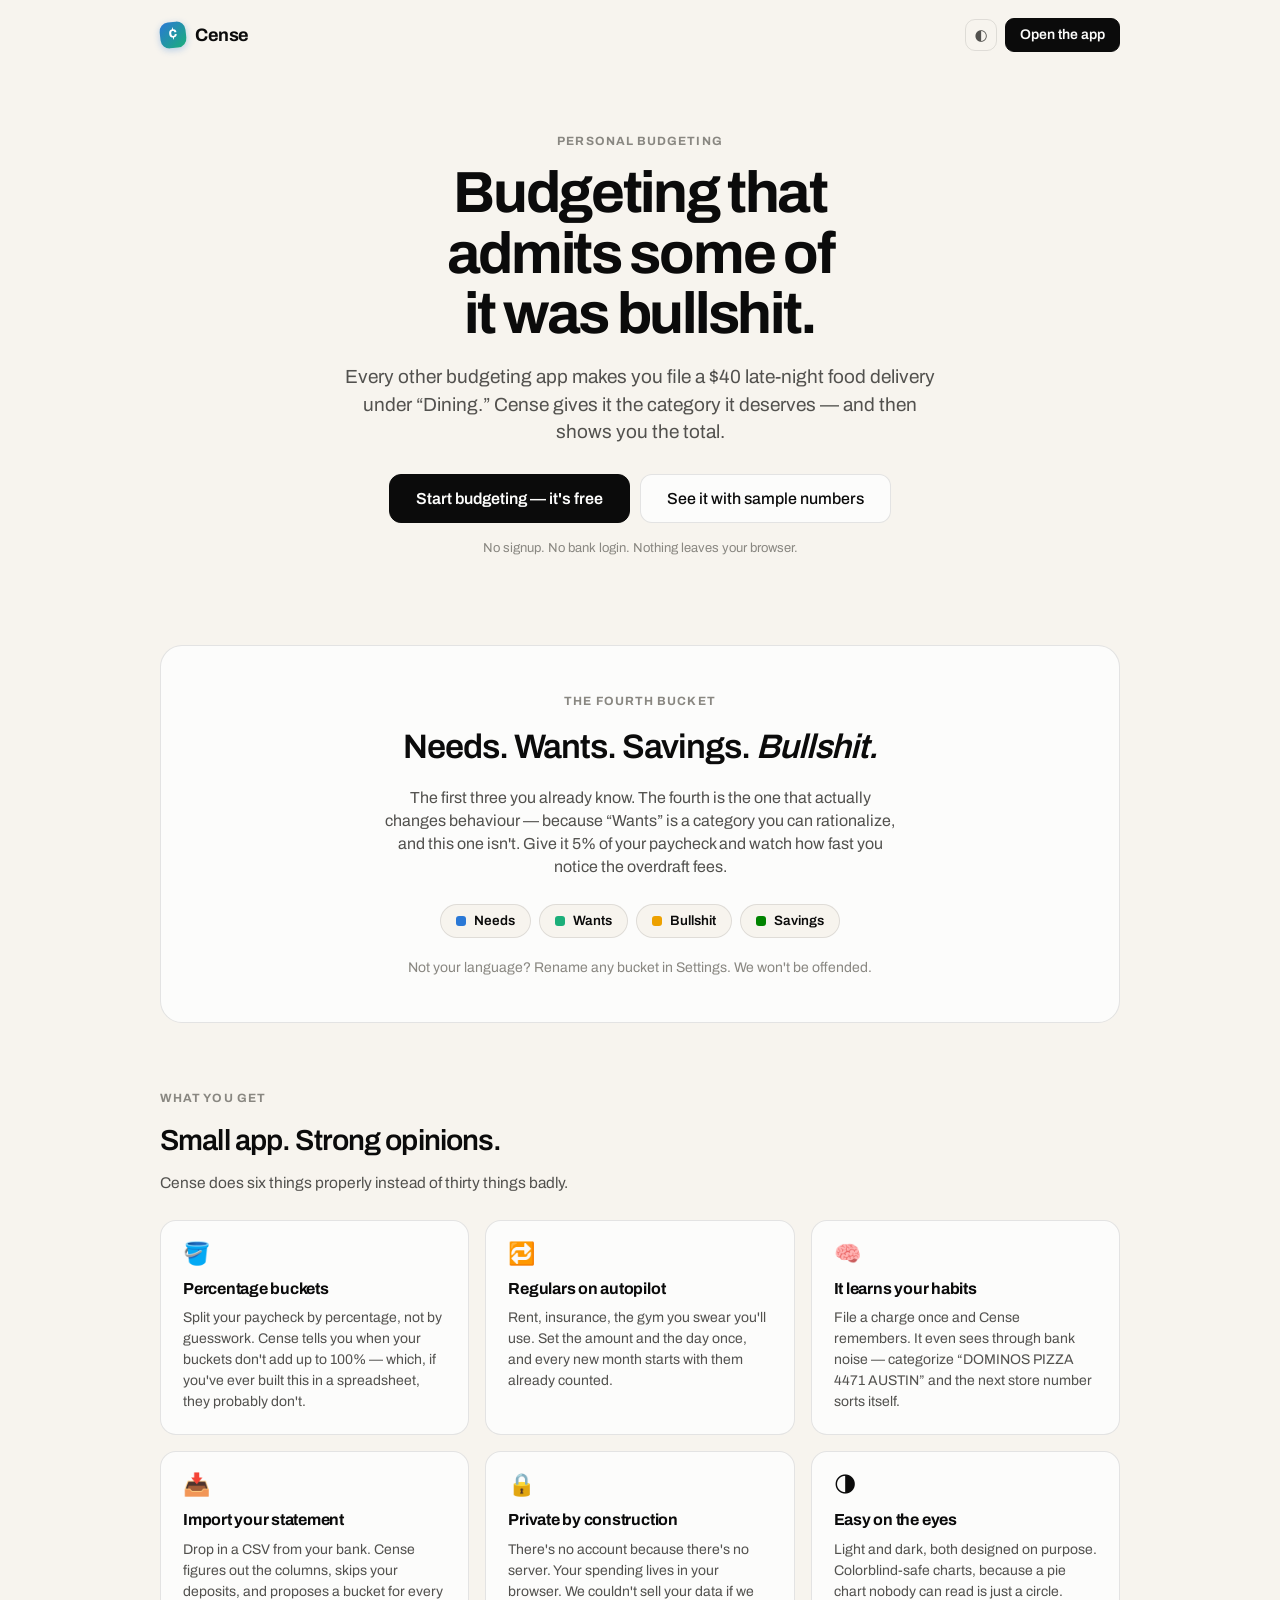
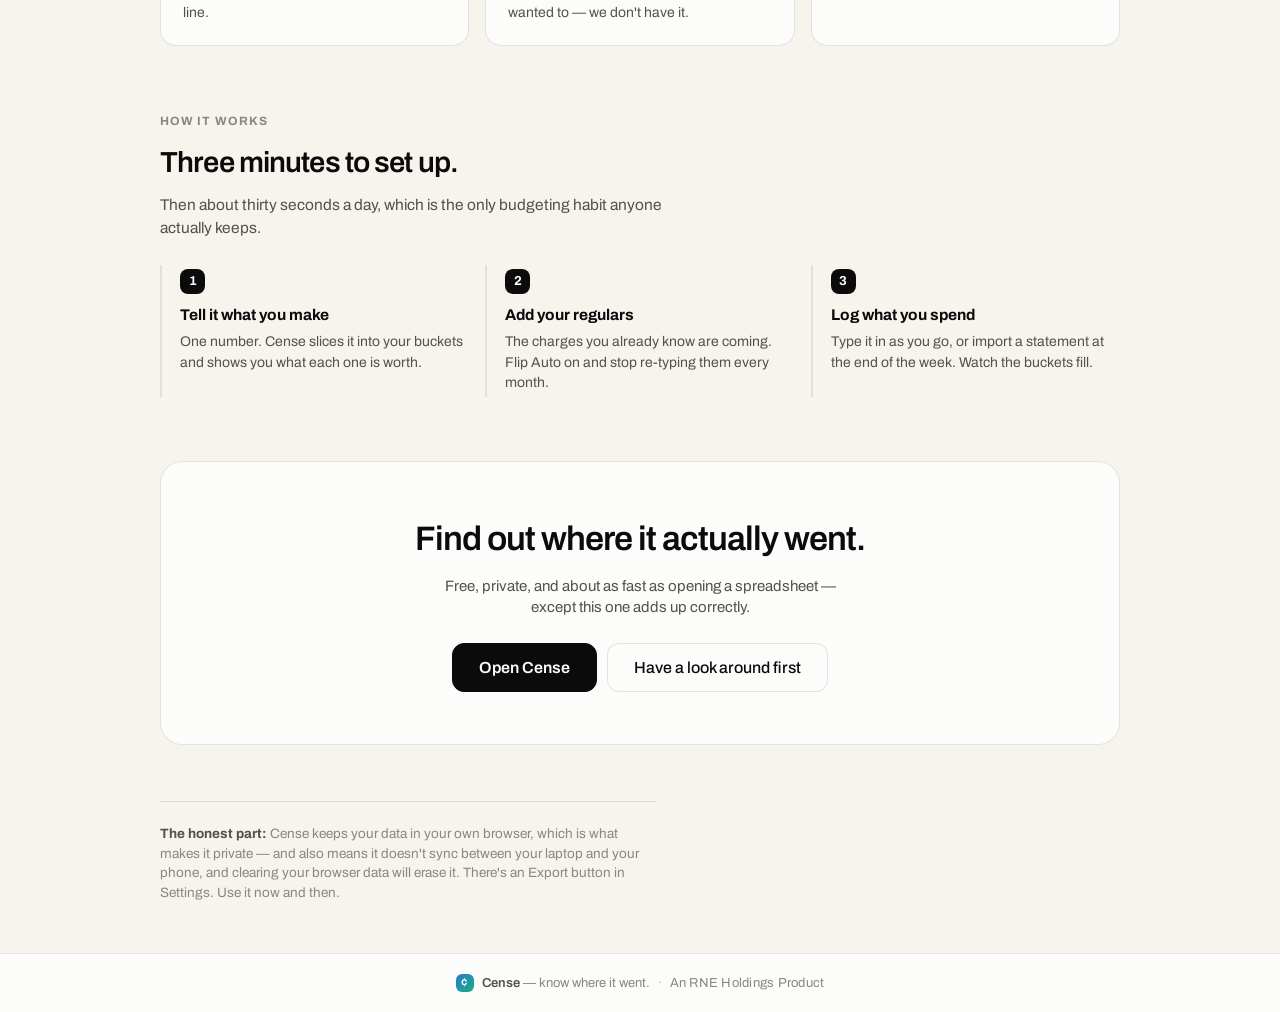
==== commit 08290c0f: "Self-host Archivo and IBM Plex Mono Two faces, deliberately. Archivo carries the words; Plex Mono ca" ====
--- a/landing.html
+++ b/landing.html
@@ -5,6 +5,8 @@
 <meta name="viewport" content="width=device-width, initial-scale=1">
 <title>Cense — budgeting that admits some of it was bullshit</title>
 <meta name="description" content="Percentage buckets, recurring charges on autopilot, and a spending category for the stuff you'd rather not defend. Free, private, and yours.">
+<link rel="preload" as="font" type="font/woff2" href="fonts/archivo-latin.woff2" crossorigin>
+<link rel="preload" as="font" type="font/woff2" href="fonts/plexmono-600-latin.woff2" crossorigin>
 <link rel="stylesheet" href="styles.css">
 
 <link rel="manifest" href="manifest.webmanifest">
--- a/styles.css
+++ b/styles.css
@@ -1,3 +1,34 @@
+/* ---------------------------------------------------------------
+   Typefaces. Both SIL OFL 1.1, self-hosted — see fonts/*-OFL.txt.
+   Self-hosted rather than linked because the app is installable and has
+   to render identically with no network at all; a CDN link would also
+   hand every visitor's IP to a third party, which is the one thing this
+   product promises not to do.
+
+   Two faces, deliberately: Archivo carries the words, IBM Plex Mono
+   carries every figure. The split is the point — it says the numbers
+   are the subject before anyone reads one.
+
+   No local() in src: it would happily pick up a stranger's differently
+   versioned copy off the machine and render something else.
+   --------------------------------------------------------------- */
+
+@font-face {
+  font-family: "Archivo";
+  src: url("fonts/archivo-latin.woff2") format("woff2-variations");
+  font-weight: 100 900;
+  font-style: normal;
+  font-display: swap;
+}
+
+@font-face {
+  font-family: "Plex Mono";
+  src: url("fonts/plexmono-600-latin.woff2") format("woff2");
+  font-weight: 600;
+  font-style: normal;
+  font-display: swap;
+}
+
 /* ---------------------------------------------------------------
    Cense — an RNE Holdings product
    Chart/bucket colors come from the validated categorical palette
@@ -31,7 +62,8 @@
   --critical: #d03b3b;
 
   --radius: 14px;
-  --font: system-ui, -apple-system, "Segoe UI", sans-serif;
+  --font: "Archivo", system-ui, -apple-system, "Segoe UI", sans-serif;
+  --font-num: "Plex Mono", ui-monospace, "Cascadia Mono", Consolas, monospace;
 
   /* Styles the native checkbox in Settings, which was otherwise the raw OS
      control sitting in the middle of a designed page. */
@@ -39,6 +71,42 @@
 }
 
 ::selection { background: var(--series-1); color: #fff; }
+
+/* ---------- figures ----------
+   Standalone amounts get the mono face; money inside a sentence stays in the
+   text face, because a figure mid-prose should match the prose around it.
+   Weight is pinned to 600 — the only weight of Plex Mono that ships here, and
+   anything else makes the browser synthesise a fake bold. */
+.tile-value,
+.donut-center-1,
+.bucket-nums,
+td.num,
+.legend-item b,
+.scale-legend,
+input[data-field="amount"],
+input[data-field="balance"],
+input[data-field="target"],
+input[data-field="value"],
+input[data-plan-amount],
+#s-income, #s-startbalance, #s-annualadd,
+#f-amount, #d-balance, #fund-target, #a-value {
+  font-family: var(--font-num);
+  font-weight: 600;
+  font-variant-numeric: tabular-nums lining-nums;
+  font-feature-settings: "zero" 1;   /* slashed zero: this is a machine that counts */
+  letter-spacing: -0.01em;
+}
+
+/* Day-of-month and percentage fields are numbers but not money, so they stay
+   in the text face — mixing them in makes the screen read as a terminal. */
+input[data-field="day"],
+input[data-field="pct"],
+input[data-field="apr"],
+input[data-field="every"],
+#b-pct, #s-incomeday, #s-age, #s-return, #fund-every {
+  font-family: var(--font);
+  font-weight: 500;
+}
 
 /* Stops headlines breaking with one orphaned word on the last line. Ignored by
    browsers that do not support it, so there is nothing to fall back to. */
@@ -110,7 +178,7 @@
 
 .brand {
   display: flex; align-items: center; gap: 9px;
-  font-weight: 750; text-decoration: none; color: var(--ink);
+  font-weight: 700; text-decoration: none; color: var(--ink);
   letter-spacing: -0.03em;
 }
 .brand-mark {
@@ -285,7 +353,7 @@
   flex-wrap: wrap;
 }
 h1 { font-size: 25px; margin: 0; letter-spacing: -0.03em; font-weight: 700; }
-h2 { font-size: 15px; margin: 0 0 12px; letter-spacing: -0.015em; font-weight: 650; }
+h2 { font-size: 15px; margin: 0 0 12px; letter-spacing: -0.015em; font-weight: 600; }
 .sub { color: var(--ink-2); font-size: 14px; margin: 0 0 20px; max-width: 62ch; }
 
 .card {
@@ -320,7 +388,7 @@
    have always been tabular, hold still. */
 .tile-value {
   font-size: 27px;
-  font-weight: 680;
+  font-weight: 600;   /* the only weight of Plex Mono that ships; 700 fakes it */
   letter-spacing: -0.03em;
   margin-top: 5px;
   font-variant-numeric: tabular-nums lining-nums;
@@ -340,7 +408,7 @@
   display: flex; align-items: baseline; gap: 10px;
   justify-content: space-between; flex-wrap: wrap;
 }
-.bucket-name { display: flex; align-items: center; gap: 8px; font-weight: 650; }
+.bucket-name { display: flex; align-items: center; gap: 8px; font-weight: 600; }
 .bucket-nums { font-size: 13.5px; color: var(--ink-2); font-variant-numeric: tabular-nums; }
 
 .meter {
@@ -372,7 +440,7 @@
 td { padding: 3px 8px; border-bottom: 1px solid var(--grid); vertical-align: middle; }
 tr:last-child td { border-bottom: 0; }
 .num { text-align: right; font-variant-numeric: tabular-nums; }
-tfoot td { font-weight: 680; border-top: 1px solid var(--axis); border-bottom: 0; padding-top: 10px; }
+tfoot td { font-weight: 600; border-top: 1px solid var(--axis); border-bottom: 0; padding-top: 10px; }
 
 /* ---------- form controls ---------- */
 
@@ -400,7 +468,7 @@
   display: block;
   font-size: 12px;
   color: var(--ink-2);
-  font-weight: 650;
+  font-weight: 600;
   margin-bottom: 4px;
 }
 .field .inp { border-color: var(--border); background: var(--plane); }
@@ -482,16 +550,16 @@
 /* ---------- month stepper ---------- */
 
 .stepper { display: flex; align-items: center; gap: 4px; }
-.stepper .label { min-width: 134px; text-align: center; font-weight: 650; font-size: 14px; }
+.stepper .label { min-width: 134px; text-align: center; font-weight: 600; font-size: 14px; }
 
 /* ---------- donut ---------- */
 
 .donut-wrap { display: flex; gap: 22px; align-items: center; flex-wrap: wrap; }
-.donut-center-1 { font-size: 20px; font-weight: 680; letter-spacing: -0.02em; font-variant-numeric: tabular-nums lining-nums; }
+.donut-center-1 { font-size: 20px; font-weight: 600; letter-spacing: -0.02em; font-variant-numeric: tabular-nums lining-nums; }
 .donut-center-2 { font-size: 11px; fill: var(--ink-muted); }
 .legend { display: grid; gap: 7px; flex: 1; min-width: 180px; }
 .legend-item { display: flex; align-items: center; gap: 8px; font-size: 13.5px; color: var(--ink-2); }
-.legend-item b { color: var(--ink); font-weight: 650; font-variant-numeric: tabular-nums; }
+.legend-item b { color: var(--ink); font-weight: 600; font-variant-numeric: tabular-nums; }
 
 /* ---------- notes, banners, misc ---------- */
 
@@ -537,7 +605,7 @@
 
 .pill {
   display: inline-flex; align-items: center; gap: 6px;
-  font-size: 12px; font-weight: 650;
+  font-size: 12px; font-weight: 600;
   padding: 3px 10px; border-radius: 20px;
   border: 1px solid var(--border);
   color: var(--ink-2);
@@ -558,7 +626,7 @@
   color: var(--ink-muted);
   font-size: 13px;
 }
-.footer b { color: var(--ink-2); font-weight: 650; }
+.footer b { color: var(--ink-2); font-weight: 600; }
 .footer-mark {
   width: 18px; height: 18px; border-radius: 6px;
   background: linear-gradient(140deg, var(--series-1), var(--series-2));
@@ -708,7 +776,7 @@
   .stack tr.open .td-act { gap: 4px; }
 
   .stack tfoot tr { background: transparent; border: 0; padding: 0 11px; }
-  .stack tfoot td { font-weight: 680; }
+  .stack tfoot td { font-weight: 700; }
 
   .table-wrap { overflow-x: visible; }
 
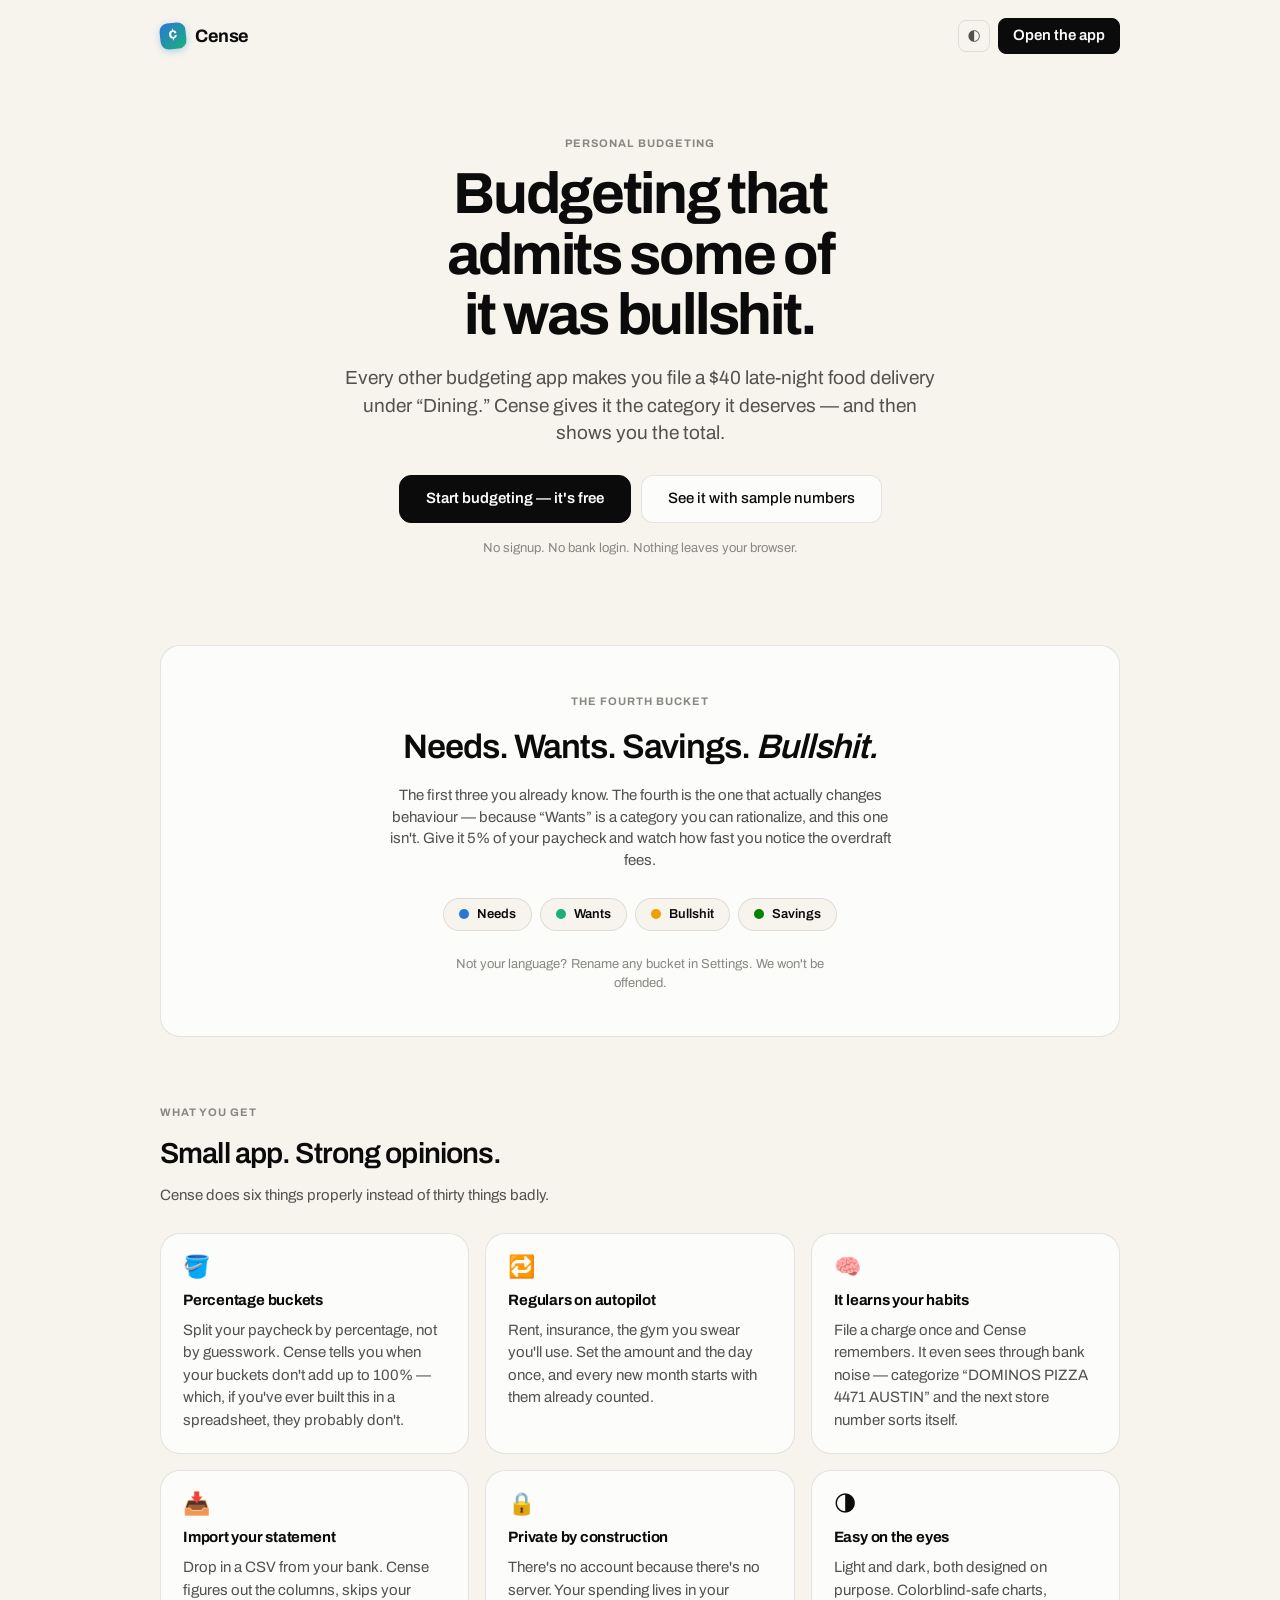
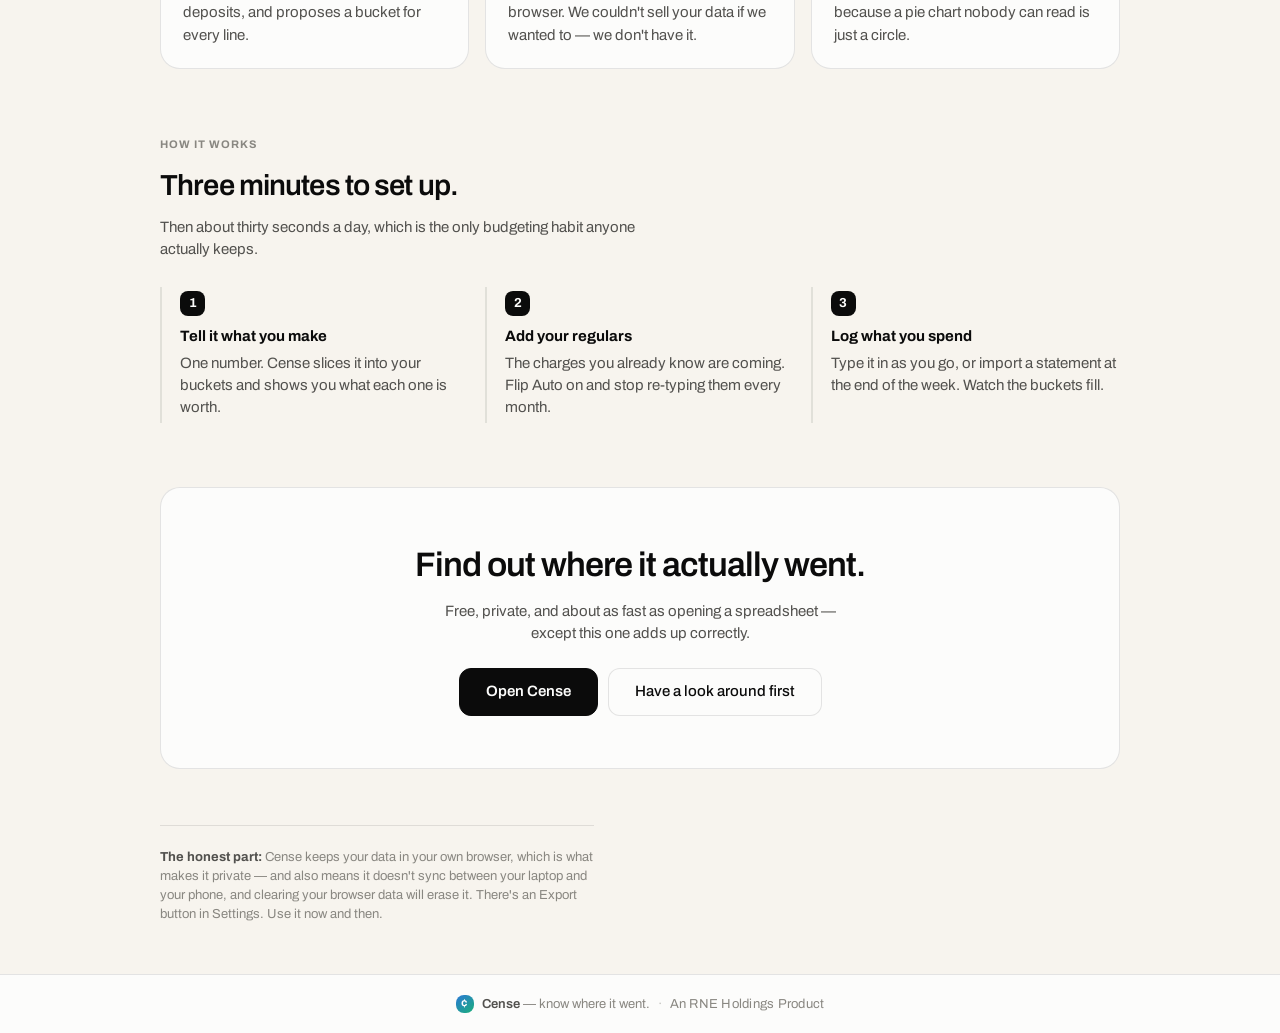
==== commit ae0f34d5: "Impose a type and radius scale, and give each screen one lead figure Nineteen font sizes became six " ====
--- a/landing.html
+++ b/landing.html
@@ -54,12 +54,12 @@
     margin: 0 auto 28px;
   }
   .hero-cta { display: flex; gap: 10px; justify-content: center; flex-wrap: wrap; }
-  .btn-lg { padding: 12px 26px; font-size: 16px; border-radius: 12px; }
-  .hero-fine { font-size: 13px; color: var(--ink-muted); margin-top: 16px; }
+  .btn-lg { padding: 12px 26px; font-size: var(--t-body); border-radius: var(--r-md); }
+  .hero-fine { font-size: var(--t-small); color: var(--ink-muted); margin-top: 16px; }
 
   .kicker {
     display: inline-block;
-    font-size: 12px; font-weight: 700; letter-spacing: 0.09em;
+    font-size: var(--t-micro); font-weight: 700; letter-spacing: 0.09em;
     text-transform: uppercase; color: var(--ink-muted);
     margin-bottom: 12px;
   }
@@ -67,7 +67,7 @@
   /* the star of the show */
   .bs-band {
     border: 1px solid var(--border);
-    border-radius: 22px;
+    border-radius: var(--r-lg);
     background: var(--surface-1);
     padding: 44px 36px;
     margin: 20px 0 64px;
@@ -78,11 +78,11 @@
     letter-spacing: -0.03em;
     margin: 0 0 14px;
   }
-  .bs-band p { color: var(--ink-2); max-width: 58ch; margin: 0 auto; font-size: 16px; }
+  .bs-band p { color: var(--ink-2); max-width: 58ch; margin: 0 auto; font-size: var(--t-body); }
   .bs-chips { display: flex; gap: 8px; justify-content: center; flex-wrap: wrap; margin-top: 26px; }
   .chip {
-    border: 1px solid var(--border); border-radius: 999px;
-    padding: 6px 15px; font-size: 13.5px; font-weight: 600;
+    border: 1px solid var(--border); border-radius: var(--r-pill);
+    padding: 6px 15px; font-size: var(--t-small); font-weight: 600;
     display: inline-flex; align-items: center; gap: 8px;
     background: var(--plane);
   }
@@ -92,32 +92,32 @@
     font-size: clamp(22px, 3vw, 29px);
     letter-spacing: -0.03em; margin: 0 0 10px;
   }
-  .section > .blurb { color: var(--ink-2); max-width: 56ch; margin: 0 0 26px; font-size: 15.5px; }
+  .section > .blurb { color: var(--ink-2); max-width: 56ch; margin: 0 0 26px; font-size: var(--t-body); }
 
   .features { display: grid; gap: 16px; grid-template-columns: repeat(auto-fit, minmax(238px, 1fr)); }
   .feature {
-    border: 1px solid var(--border); border-radius: 16px;
+    border: 1px solid var(--border); border-radius: var(--r-lg);
     background: var(--surface-1); padding: 22px;
   }
-  .feature .ic { font-size: 22px; line-height: 1; margin-bottom: 12px; }
-  .feature h3 { margin: 0 0 7px; font-size: 16px; letter-spacing: -0.015em; }
-  .feature p { margin: 0; font-size: 14px; color: var(--ink-2); line-height: 1.5; }
+  .feature .ic { font-size: var(--t-title); line-height: 1; margin-bottom: 12px; }
+  .feature h3 { margin: 0 0 7px; font-size: var(--t-body); letter-spacing: -0.015em; }
+  .feature p { margin: 0; font-size: var(--t-body); color: var(--ink-2); line-height: 1.5; }
 
   .steps { display: grid; gap: 16px; grid-template-columns: repeat(auto-fit, minmax(238px, 1fr)); counter-reset: s; }
   .step { border-left: 2px solid var(--grid); padding: 4px 0 4px 18px; counter-increment: s; }
   .step::before {
     content: counter(s);
     display: grid; place-items: center;
-    width: 25px; height: 25px; border-radius: 8px;
+    width: 25px; height: 25px; border-radius: var(--r-sm);
     background: var(--ink); color: var(--surface-1);
-    font-size: 13px; font-weight: 700; margin-bottom: 10px;
-  }
-  .step h3 { margin: 0 0 6px; font-size: 15.5px; }
-  .step p { margin: 0; font-size: 14px; color: var(--ink-2); }
+    font-size: var(--t-small); font-weight: 700; margin-bottom: 10px;
+  }
+  .step h3 { margin: 0 0 6px; font-size: var(--t-body); }
+  .step p { margin: 0; font-size: var(--t-body); color: var(--ink-2); }
 
   .closer {
     text-align: center;
-    border: 1px solid var(--border); border-radius: 22px;
+    border: 1px solid var(--border); border-radius: var(--r-lg);
     background: var(--surface-1);
     padding: 52px 30px; margin-bottom: 56px;
   }
@@ -125,7 +125,7 @@
   .closer p { color: var(--ink-2); max-width: 48ch; margin: 0 auto 24px; }
 
   .honest {
-    font-size: 13.5px; color: var(--ink-muted);
+    font-size: var(--t-small); color: var(--ink-muted);
     border-top: 1px solid var(--border);
     padding-top: 22px; margin-bottom: 50px;
     max-width: 62ch;
@@ -175,7 +175,7 @@
       <span class="chip"><span class="swatch" style="background:var(--series-3)"></span>Bullshit</span>
       <span class="chip"><span class="swatch" style="background:var(--series-4)"></span>Savings</span>
     </div>
-    <p style="margin-top:20px;font-size:14px;color:var(--ink-muted)">
+    <p style="margin-top:24px;font-size:var(--t-small);color:var(--ink-muted)">
       Not your language? Rename any bucket in Settings. We won't be offended.
     </p>
   </section>
--- a/styles.css
+++ b/styles.css
@@ -61,9 +61,29 @@
   --warning:  #fab219;
   --critical: #d03b3b;
 
-  --radius: 14px;
   --font: "Archivo", system-ui, -apple-system, "Segoe UI", sans-serif;
   --font-num: "Plex Mono", ui-monospace, "Cascadia Mono", Consolas, monospace;
+
+  /* ---------- scale ----------
+     Six type sizes, four radii. What was here before was nineteen sizes and
+     sixteen radii — each defensible alone, collectively arbitrary, which is
+     what a machine picking a plausible number every time it needs one looks
+     like. Values live here so a new component has to choose from the set
+     rather than invent another 13.5px. */
+  --t-micro: 11px;   /* table headers, chart ticks, legends */
+  --t-small: 13px;   /* hints, secondary lines, notes */
+  --t-body:  15px;   /* body copy and every control */
+  --t-lead:  18px;   /* section titles, modal titles */
+  --t-title: 22px;   /* view headings */
+  --t-hero:  27px;   /* headline figures */
+  --t-display: 34px; /* the single lead figure on a screen, and nothing else */
+
+  --r-sm:   8px;     /* inputs, buttons, small controls */
+  --r-md:   12px;    /* cards, tiles, notes, banners */
+  --r-lg:   20px;    /* modals and full-width panels */
+  --r-pill: 999px;   /* pills, meters, swatches — round by intent, not by number */
+
+  --radius: var(--r-md);
 
   /* Styles the native checkbox in Settings, which was otherwise the raw OS
      control sitting in the middle of a designed page. */
@@ -166,7 +186,7 @@
   background: var(--plane);
   color: var(--ink);
   font-family: var(--font);
-  font-size: 15px;
+  font-size: var(--t-body);
   line-height: 1.45;
   -webkit-font-smoothing: antialiased;
   display: flex;
@@ -182,15 +202,15 @@
   letter-spacing: -0.03em;
 }
 .brand-mark {
-  width: 26px; height: 26px; border-radius: 9px;
+  width: 26px; height: 26px; border-radius: var(--r-sm);
   background: linear-gradient(140deg, var(--series-1), var(--series-2));
   color: #fff;
   display: grid; place-items: center;
-  font-size: 15px; font-weight: 700;
+  font-size: var(--t-body); font-weight: 700;
   transform: rotate(-6deg);
   box-shadow: 0 2px 7px rgba(42, 120, 214, 0.32);
 }
-.brand-name { font-size: 18px; }
+.brand-name { font-size: var(--t-lead); }
 .brand:hover .brand-mark { transform: rotate(6deg); }
 .brand-mark { transition: transform 0.18s ease; }
 
@@ -217,10 +237,10 @@
   background: transparent;
   color: var(--ink-2);
   font: inherit;
-  font-size: 14px;
+  font-size: var(--t-body);
   font-weight: 500;
   padding: 6px 13px;
-  border-radius: 9px;
+  border-radius: var(--r-sm);
   cursor: pointer;
 }
 .nav-btn:hover { background: var(--wash); color: var(--ink); }
@@ -232,9 +252,9 @@
   background: transparent;
   color: var(--ink-2);
   width: 32px; height: 32px;
-  border-radius: 10px;
+  border-radius: var(--r-sm);
   cursor: pointer;
-  font-size: 15px;
+  font-size: var(--t-body);
   line-height: 1;
   display: grid;
   place-items: center;
@@ -250,7 +270,7 @@
 
 /* Divides the two halves of a merged screen without pretending to be an <h1>. */
 .section-title {
-  font-size: 19px;
+  font-size: var(--t-lead);
   font-weight: 700;
   letter-spacing: -0.025em;
   margin: 30px 0 6px;
@@ -267,7 +287,7 @@
   position: relative;
   height: 12px;
   background: var(--grid);
-  border-radius: 6px;
+  border-radius: var(--r-sm);
   margin-top: 12px;
 }
 .scale-median {
@@ -287,13 +307,13 @@
 }
 .scale-legend {
   display: flex; justify-content: space-between;
-  font-size: 11.5px; color: var(--ink-muted);
+  font-size: var(--t-micro); color: var(--ink-muted);
   margin-top: 9px;
 }
 
 .chart-wrap { width: 100%; }
 .chart-wrap svg { width: 100%; height: 190px; display: block; }
-.chart-tick { font-size: 11px; fill: var(--ink-muted); }
+.chart-tick { font-size: var(--t-micro); fill: var(--ink-muted); }
 
 /* ---------- privacy mode ---------- */
 
@@ -352,9 +372,9 @@
   margin-bottom: 8px;
   flex-wrap: wrap;
 }
-h1 { font-size: 25px; margin: 0; letter-spacing: -0.03em; font-weight: 700; }
-h2 { font-size: 15px; margin: 0 0 12px; letter-spacing: -0.015em; font-weight: 600; }
-.sub { color: var(--ink-2); font-size: 14px; margin: 0 0 20px; max-width: 62ch; }
+h1 { font-size: var(--t-hero); margin: 0; letter-spacing: -0.03em; font-weight: 700; }
+h2 { font-size: var(--t-body); margin: 0 0 12px; letter-spacing: -0.015em; font-weight: 600; }
+.sub { color: var(--ink-2); font-size: var(--t-body); margin: 0 0 20px; max-width: 62ch; }
 
 .card {
   background: var(--surface-1);
@@ -377,7 +397,7 @@
   padding: 15px 17px;
 }
 .tile-label {
-  font-size: 12px;
+  font-size: var(--t-micro);
   color: var(--ink-2);
   text-transform: uppercase;
   letter-spacing: 0.06em;
@@ -387,15 +407,21 @@
    numbers shift width as they change while the small ones below them, which
    have always been tabular, hold still. */
 .tile-value {
-  font-size: 27px;
+  font-size: var(--t-hero);
   font-weight: 600;   /* the only weight of Plex Mono that ships; 700 fakes it */
   letter-spacing: -0.03em;
   margin-top: 5px;
   font-variant-numeric: tabular-nums lining-nums;
 }
-.tile-note { font-size: 12.5px; color: var(--ink-muted); margin-top: 3px; }
-
-.swatch { width: 10px; height: 10px; border-radius: 3px; flex: none; }
+.tile-note { font-size: var(--t-small); color: var(--ink-muted); margin-top: 3px; }
+
+/* Exactly one of these per screen. Hierarchy comes from difference, and with
+   every tile weighted the same there was none to spend. */
+.tile-lead { border-color: var(--ink); }
+.tile-lead .tile-label { color: var(--ink); }
+.tile-lead .tile-value { font-size: var(--t-display); }
+
+.swatch { width: 10px; height: 10px; border-radius: var(--r-pill); flex: none; }
 
 .pos { color: var(--good-ink); }
 .neg { color: var(--critical); }
@@ -409,26 +435,26 @@
   justify-content: space-between; flex-wrap: wrap;
 }
 .bucket-name { display: flex; align-items: center; gap: 8px; font-weight: 600; }
-.bucket-nums { font-size: 13.5px; color: var(--ink-2); font-variant-numeric: tabular-nums; }
+.bucket-nums { font-size: var(--t-small); color: var(--ink-2); font-variant-numeric: tabular-nums; }
 
 .meter {
   position: relative;
   height: 9px;
   background: var(--grid);
-  border-radius: 5px;
+  border-radius: var(--r-pill);
   margin-top: 9px;
   overflow: hidden;
 }
-.meter-fill { position: absolute; inset: 0 auto 0 0; border-radius: 5px; }
+.meter-fill { position: absolute; inset: 0 auto 0 0; border-radius: var(--r-pill); }
 
 /* ---------- tables ---------- */
 
 .table-wrap { overflow-x: auto; }
 
-table { width: 100%; border-collapse: collapse; font-size: 14px; }
+table { width: 100%; border-collapse: collapse; font-size: var(--t-body); }
 th {
   text-align: left;
-  font-size: 11.5px;
+  font-size: var(--t-micro);
   text-transform: uppercase;
   letter-spacing: 0.05em;
   color: var(--ink-muted);
@@ -450,7 +476,7 @@
   appearance: none;
   background: transparent;
   border: 1px solid transparent;
-  border-radius: 8px;
+  border-radius: var(--r-sm);
   padding: 5px 8px;
   width: 100%;
   min-width: 0;
@@ -466,7 +492,7 @@
 .field { display: block; margin-bottom: 12px; }
 .field > span {
   display: block;
-  font-size: 12px;
+  font-size: var(--t-micro);
   color: var(--ink-2);
   font-weight: 600;
   margin-bottom: 4px;
@@ -478,9 +504,9 @@
   appearance: none;
   border: 1px solid var(--border);
   background: var(--surface-1);
-  border-radius: 9px;
+  border-radius: var(--r-sm);
   padding: 6px 14px;
-  font-size: 14px;
+  font-size: var(--t-body);
   font-weight: 500;
   cursor: pointer;
   white-space: nowrap;
@@ -498,10 +524,10 @@
 .btn-primary { background: var(--ink); color: var(--surface-1); border-color: var(--ink); font-weight: 600; }
 .btn-primary:hover { opacity: 0.86; background: var(--ink); }
 .btn-danger { color: var(--critical); }
-.btn-sm { padding: 3px 10px; font-size: 13px; }
+.btn-sm { padding: 3px 10px; font-size: var(--t-small); }
 .btn-icon {
   border: 0; background: transparent; color: var(--ink-muted);
-  cursor: pointer; padding: 4px 7px; border-radius: 7px; line-height: 1;
+  cursor: pointer; padding: 4px 7px; border-radius: var(--r-sm); line-height: 1;
 }
 .btn-icon:hover { background: var(--wash); color: var(--critical); }
 
@@ -514,9 +540,9 @@
   border: 1px solid var(--border);
   background: var(--surface-1);
   color: var(--ink-2);
-  border-radius: 8px;
+  border-radius: var(--r-sm);
   width: 30px; height: 30px;
-  font-size: 13px; line-height: 1;
+  font-size: var(--t-small); line-height: 1;
   cursor: pointer;
   flex: none;
 }
@@ -531,7 +557,7 @@
 .switch { display: inline-flex; align-items: center; cursor: pointer; }
 .switch input { position: absolute; opacity: 0; width: 0; height: 0; }
 .switch-track {
-  width: 38px; height: 22px; border-radius: 11px;
+  width: 38px; height: 22px; border-radius: var(--r-md);
   background: var(--grid); position: relative;
   transition: background 0.15s ease;
   flex: none;
@@ -550,15 +576,15 @@
 /* ---------- month stepper ---------- */
 
 .stepper { display: flex; align-items: center; gap: 4px; }
-.stepper .label { min-width: 134px; text-align: center; font-weight: 600; font-size: 14px; }
+.stepper .label { min-width: 134px; text-align: center; font-weight: 600; font-size: var(--t-body); }
 
 /* ---------- donut ---------- */
 
 .donut-wrap { display: flex; gap: 22px; align-items: center; flex-wrap: wrap; }
-.donut-center-1 { font-size: 20px; font-weight: 600; letter-spacing: -0.02em; font-variant-numeric: tabular-nums lining-nums; }
-.donut-center-2 { font-size: 11px; fill: var(--ink-muted); }
+.donut-center-1 { font-size: var(--t-title); font-weight: 600; letter-spacing: -0.02em; font-variant-numeric: tabular-nums lining-nums; }
+.donut-center-2 { font-size: var(--t-micro); fill: var(--ink-muted); }
 .legend { display: grid; gap: 7px; flex: 1; min-width: 180px; }
-.legend-item { display: flex; align-items: center; gap: 8px; font-size: 13.5px; color: var(--ink-2); }
+.legend-item { display: flex; align-items: center; gap: 8px; font-size: var(--t-small); color: var(--ink-2); }
 .legend-item b { color: var(--ink); font-weight: 600; font-variant-numeric: tabular-nums; }
 
 /* ---------- notes, banners, misc ---------- */
@@ -567,14 +593,14 @@
   text-align: center;
   padding: 34px 16px;
   color: var(--ink-muted);
-  font-size: 14px;
+  font-size: var(--t-body);
 }
 
 .note {
   display: flex; gap: 9px;
-  font-size: 13.5px;
+  font-size: var(--t-small);
   padding: 11px 14px;
-  border-radius: 11px;
+  border-radius: var(--r-md);
   border: 1px solid var(--border);
   background: var(--wash);
   margin-bottom: 14px;
@@ -584,9 +610,9 @@
 
 .banner {
   display: flex; gap: 10px; align-items: center; flex-wrap: wrap;
-  font-size: 13.5px;
+  font-size: var(--t-small);
   padding: 11px 14px;
-  border-radius: 11px;
+  border-radius: var(--r-md);
   border: 1px solid var(--series-4);
   background: var(--wash);
   margin-bottom: 14px;
@@ -600,20 +626,20 @@
 }
 
 .invite { border-color: var(--series-1); }
-.invite h2 { font-size: 17px; }
+.invite h2 { font-size: var(--t-lead); }
 .invite .sub { margin-bottom: 14px; }
 
 .pill {
   display: inline-flex; align-items: center; gap: 6px;
-  font-size: 12px; font-weight: 600;
-  padding: 3px 10px; border-radius: 20px;
+  font-size: var(--t-micro); font-weight: 600;
+  padding: 3px 10px; border-radius: var(--r-pill);
   border: 1px solid var(--border);
   color: var(--ink-2);
 }
 .pill-on { border-color: var(--series-4); color: var(--good-ink); }
 
-.hint { font-size: 12.5px; color: var(--ink-muted); }
-.bucket-blurb { font-size: 13px; color: var(--ink-muted); font-style: italic; }
+.hint { font-size: var(--t-small); color: var(--ink-muted); }
+.bucket-blurb { font-size: var(--t-small); color: var(--ink-muted); font-style: italic; }
 
 /* ---------- footer ---------- */
 
@@ -624,14 +650,14 @@
   border-top: 1px solid var(--border);
   background: var(--surface-1);
   color: var(--ink-muted);
-  font-size: 13px;
+  font-size: var(--t-small);
 }
 .footer b { color: var(--ink-2); font-weight: 600; }
 .footer-mark {
-  width: 18px; height: 18px; border-radius: 6px;
+  width: 18px; height: 18px; border-radius: var(--r-sm);
   background: linear-gradient(140deg, var(--series-1), var(--series-2));
   color: #fff; display: grid; place-items: center;
-  font-size: 11px; font-weight: 700;
+  font-size: var(--t-micro); font-weight: 700;
 }
 .footer-dot { opacity: 0.5; }
 .footer-rne { letter-spacing: 0.02em; }
@@ -648,21 +674,21 @@
 .modal {
   background: var(--surface-1);
   border: 1px solid var(--border);
-  border-radius: 16px;
+  border-radius: var(--r-lg);
   width: 100%;
   max-width: 720px;
   max-height: 86vh;
   overflow-y: auto;
   padding: 24px;
 }
-.modal h2 { font-size: 18px; }
+.modal h2 { font-size: var(--t-lead); }
 
 /* ---------- toast ---------- */
 
 .toast {
   position: fixed; bottom: 22px; left: 50%; transform: translateX(-50%);
   background: var(--ink); color: var(--surface-1);
-  padding: 10px 18px; border-radius: 10px; font-size: 14px; font-weight: 500;
+  padding: 10px 18px; border-radius: var(--r-sm); font-size: var(--t-body); font-weight: 500;
   z-index: 60; box-shadow: 0 4px 18px rgba(0, 0, 0, 0.22);
 }
 .toast[hidden] { display: none; }
@@ -680,9 +706,9 @@
     min-width: 0;
     text-align: center;
     padding: 6px 2px;
-    font-size: 13px;
+    font-size: var(--t-small);
   }
-  h1 { font-size: 22px; }
+  h1 { font-size: var(--t-title); }
 
   /* Editable tables become stacked cards. Logging a charge is the one thing
      people do on a phone, and it was behind a horizontal scrollbar — six or
@@ -706,7 +732,7 @@
 
   .stack tr {
     border: 1px solid var(--border);
-    border-radius: 12px;
+    border-radius: var(--r-md);
     background: var(--plane);
     padding: 9px 11px;
     margin-bottom: 10px;
@@ -726,7 +752,7 @@
   .stack td[data-label]::before {
     content: attr(data-label);
     flex: 0 0 74px;
-    font-size: 10.5px;
+    font-size: var(--t-micro);
     font-weight: 700;
     text-transform: uppercase;
     letter-spacing: 0.05em;
@@ -751,29 +777,29 @@
      absurd when you are scanning fifty. Closed, a row is a single line with
      the two fields that get edited most still live; open, it is the full
      card. Only Spending does this — it is the only screen with the volume. */
-  .stack tr:not(.open) {
+  .stack.collapsible tr:not(.open) {
     display: flex;
     align-items: center;
     gap: 8px;
     padding: 6px 8px 6px 11px;
     margin-bottom: 7px;
   }
-  .stack tr:not(.open) td { padding: 0; margin: 0; }
-  .stack tr:not(.open) td::before { display: none; }
-
-  .stack tr:not(.open) td[data-label="Date"],
-  .stack tr:not(.open) td[data-label="Bucket"],
-  .stack tr:not(.open) td[data-label="Note"],
-  .stack tr:not(.open) td[data-label="Toward"] { display: none; }
-
-  .stack tr:not(.open) td[data-label="Charge"] { flex: 1 1 auto; min-width: 0; }
-  .stack tr:not(.open) td[data-label="Amount"] { flex: 0 0 88px; }
-  .stack tr:not(.open) td[data-label="Amount"] .inp { text-align: right; }
-  .stack tr:not(.open) .td-act { flex: 0 0 auto; }
-  .stack tr:not(.open) .td-act .btn-icon { display: none; }   /* delete needs the row open */
+  .stack.collapsible tr:not(.open) td { padding: 0; margin: 0; }
+  .stack.collapsible tr:not(.open) td::before { display: none; }
+
+  .stack.collapsible tr:not(.open) td[data-label="Date"],
+  .stack.collapsible tr:not(.open) td[data-label="Bucket"],
+  .stack.collapsible tr:not(.open) td[data-label="Note"],
+  .stack.collapsible tr:not(.open) td[data-label="Toward"] { display: none; }
+
+  .stack.collapsible tr:not(.open) td[data-label="Charge"] { flex: 1 1 auto; min-width: 0; }
+  .stack.collapsible tr:not(.open) td[data-label="Amount"] { flex: 0 0 88px; }
+  .stack.collapsible tr:not(.open) td[data-label="Amount"] .inp { text-align: right; }
+  .stack.collapsible tr:not(.open) .td-act { flex: 0 0 auto; }
+  .stack.collapsible tr:not(.open) .td-act .btn-icon { display: none; }   /* delete needs the row open */
 
   .btn-more { display: inline-grid; }
-  .stack tr.open .td-act { gap: 4px; }
+  .stack.collapsible tr.open .td-act { gap: 4px; }
 
   .stack tfoot tr { background: transparent; border: 0; padding: 0 11px; }
   .stack tfoot td { font-weight: 700; }
@@ -782,7 +808,7 @@
 
   /* Stat tiles stop being four cramped columns. */
   .grid-4 { grid-template-columns: repeat(auto-fit, minmax(140px, 1fr)); }
-  .tile-value { font-size: 23px; }
+  .tile-value { font-size: var(--t-title); }
 
   .modal { padding: 18px; max-height: 90vh; }
 }
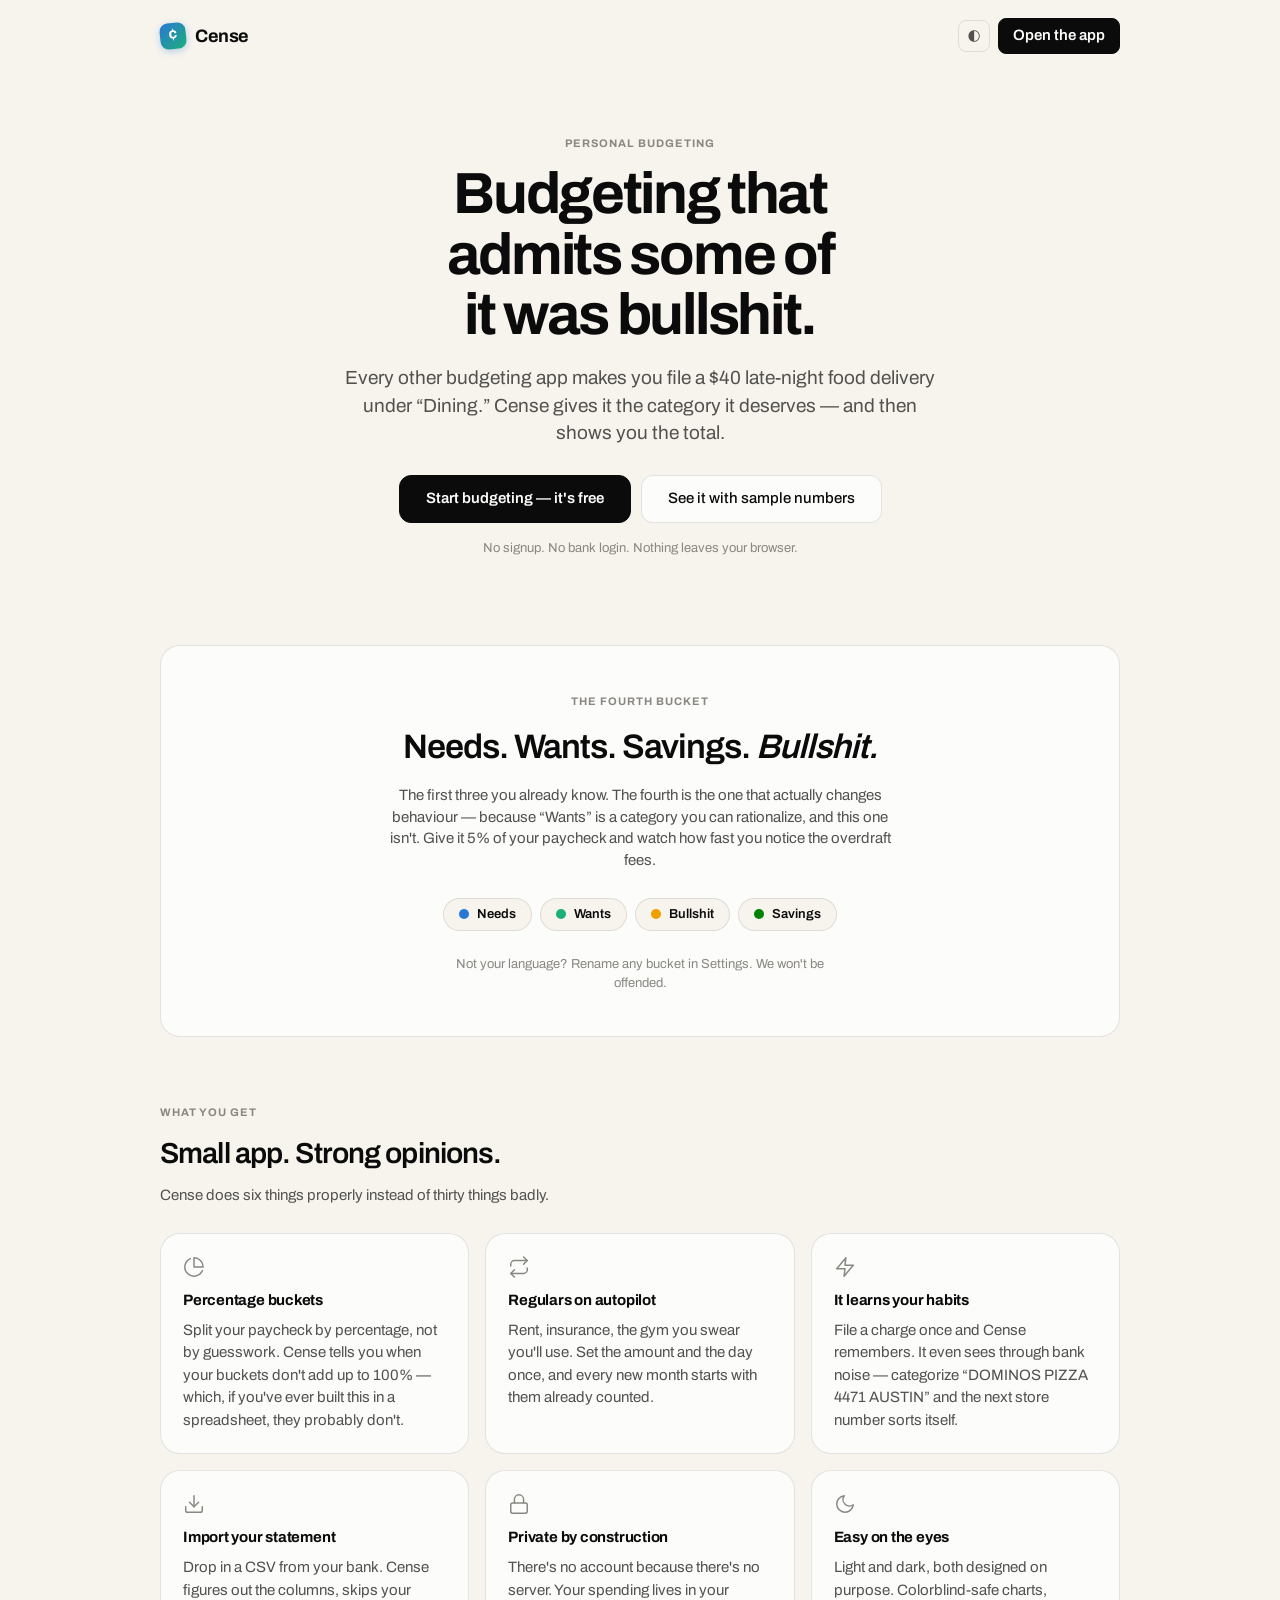
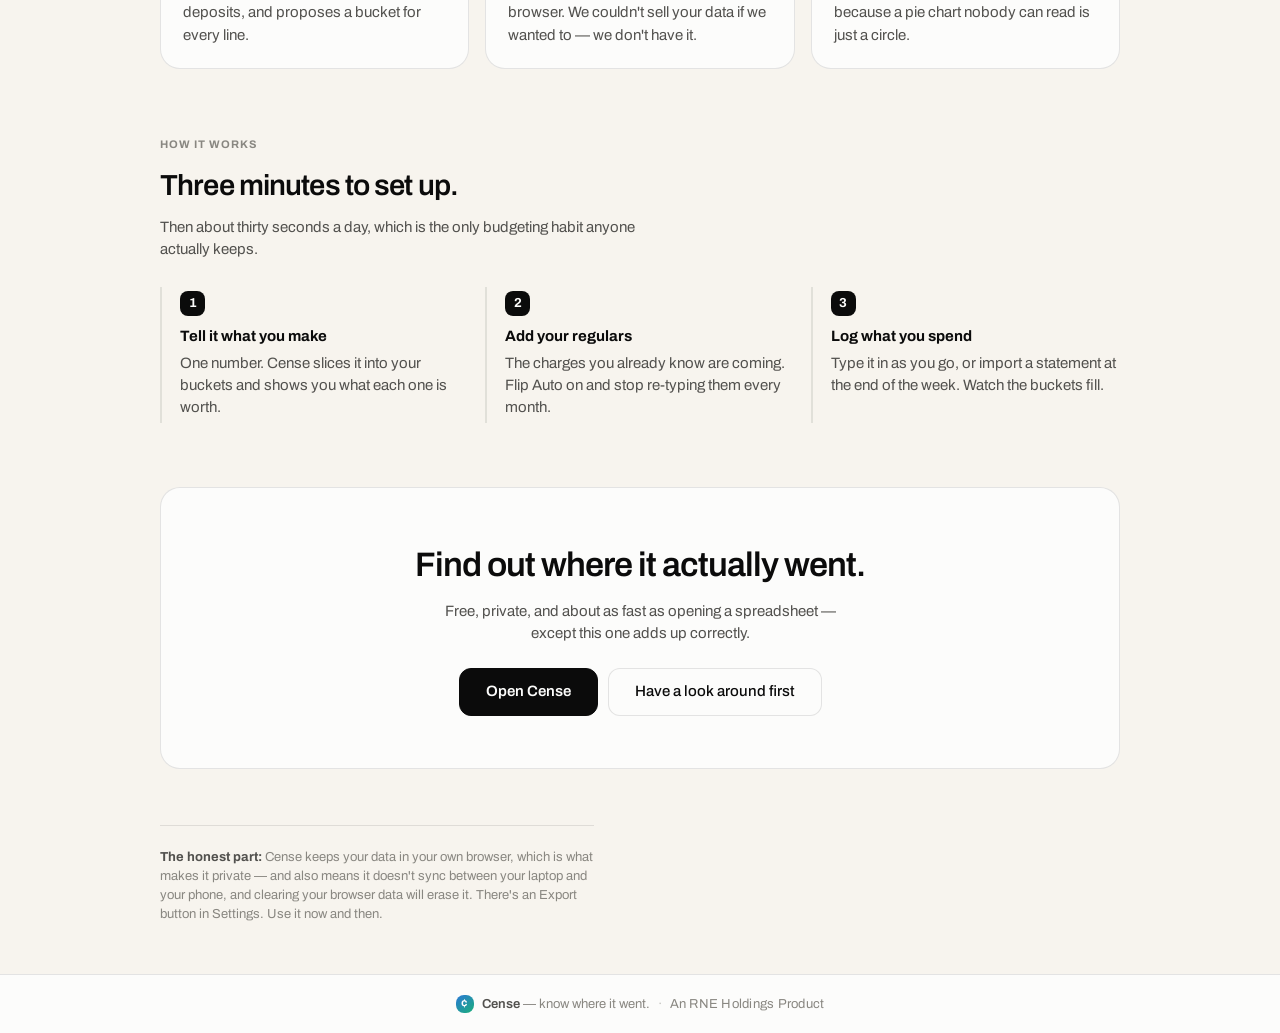
==== commit 623617aa: "Replace every emoji with stroked SVG icons Emoji were the loudest thing making this look generated, " ====
--- a/landing.html
+++ b/landing.html
@@ -99,7 +99,9 @@
     border: 1px solid var(--border); border-radius: var(--r-lg);
     background: var(--surface-1); padding: 22px;
   }
-  .feature .ic { font-size: var(--t-title); line-height: 1; margin-bottom: 12px; }
+  /* Stroked, monochrome, inheriting the muted ink — so the six largest graphics
+     on the page stop introducing colours the charts are using. */
+  .feature .ic { display: block; color: var(--ink-muted); margin-bottom: 12px; }
   .feature h3 { margin: 0 0 7px; font-size: var(--t-body); letter-spacing: -0.015em; }
   .feature p { margin: 0; font-size: var(--t-body); color: var(--ink-2); line-height: 1.5; }
 
@@ -189,38 +191,38 @@
 
     <div class="features">
       <div class="feature">
-        <div class="ic">🪣</div>
+        <svg class="ic" viewBox="0 0 24 24" width="22" height="22" fill="none" stroke="currentColor" stroke-width="1.6" stroke-linecap="round" stroke-linejoin="round" aria-hidden="true"><path d="M21.21 15.89A10 10 0 1 1 8 2.83"/><path d="M22 12A10 10 0 0 0 12 2v10z"/></svg>
         <h3>Percentage buckets</h3>
         <p>Split your paycheck by percentage, not by guesswork. Cense tells you when your
            buckets don't add up to 100% — which, if you've ever built this in a spreadsheet,
            they probably don't.</p>
       </div>
       <div class="feature">
-        <div class="ic">🔁</div>
+        <svg class="ic" viewBox="0 0 24 24" width="22" height="22" fill="none" stroke="currentColor" stroke-width="1.6" stroke-linecap="round" stroke-linejoin="round" aria-hidden="true"><path d="M17 1l4 4-4 4"/><path d="M3 11V9a4 4 0 0 1 4-4h14"/><path d="M7 23l-4-4 4-4"/><path d="M21 13v2a4 4 0 0 1-4 4H3"/></svg>
         <h3>Regulars on autopilot</h3>
         <p>Rent, insurance, the gym you swear you'll use. Set the amount and the day once,
            and every new month starts with them already counted.</p>
       </div>
       <div class="feature">
-        <div class="ic">🧠</div>
+        <svg class="ic" viewBox="0 0 24 24" width="22" height="22" fill="none" stroke="currentColor" stroke-width="1.6" stroke-linecap="round" stroke-linejoin="round" aria-hidden="true"><path d="M13 2 3 14h9l-1 8 10-12h-9l1-8z"/></svg>
         <h3>It learns your habits</h3>
         <p>File a charge once and Cense remembers. It even sees through bank noise —
            categorize “DOMINOS PIZZA 4471 AUSTIN” and the next store number sorts itself.</p>
       </div>
       <div class="feature">
-        <div class="ic">📥</div>
+        <svg class="ic" viewBox="0 0 24 24" width="22" height="22" fill="none" stroke="currentColor" stroke-width="1.6" stroke-linecap="round" stroke-linejoin="round" aria-hidden="true"><path d="M21 15v4a2 2 0 0 1-2 2H5a2 2 0 0 1-2-2v-4"/><path d="M7 10l5 5 5-5"/><path d="M12 15V3"/></svg>
         <h3>Import your statement</h3>
         <p>Drop in a CSV from your bank. Cense figures out the columns, skips your deposits,
            and proposes a bucket for every line.</p>
       </div>
       <div class="feature">
-        <div class="ic">🔒</div>
+        <svg class="ic" viewBox="0 0 24 24" width="22" height="22" fill="none" stroke="currentColor" stroke-width="1.6" stroke-linecap="round" stroke-linejoin="round" aria-hidden="true"><rect x="3" y="11" width="18" height="11" rx="2"/><path d="M7 11V7a5 5 0 0 1 10 0v4"/></svg>
         <h3>Private by construction</h3>
         <p>There's no account because there's no server. Your spending lives in your browser.
            We couldn't sell your data if we wanted to — we don't have it.</p>
       </div>
       <div class="feature">
-        <div class="ic">🌗</div>
+        <svg class="ic" viewBox="0 0 24 24" width="22" height="22" fill="none" stroke="currentColor" stroke-width="1.6" stroke-linecap="round" stroke-linejoin="round" aria-hidden="true"><path d="M21 12.79A9 9 0 1 1 11.21 3 7 7 0 0 0 21 12.79z"/></svg>
         <h3>Easy on the eyes</h3>
         <p>Light and dark, both designed on purpose. Colorblind-safe charts, because a pie
            chart nobody can read is just a circle.</p>
--- a/styles.css
+++ b/styles.css
@@ -596,18 +596,32 @@
   font-size: var(--t-body);
 }
 
+/* Monochrome, inherits colour from whatever it sits in, never drops a hue on
+   the page that a chart might be using. */
+.icon { flex: none; display: block; }
+
+/* The icon sits on the first line of text, not centred against the block. */
+.note .icon { margin-top: 1px; }
+
 .note {
   display: flex; gap: 9px;
   font-size: var(--t-small);
   padding: 11px 14px;
   border-radius: var(--r-md);
   border: 1px solid var(--border);
+  border-left-width: 2px;
   background: var(--wash);
   margin-bottom: 14px;
   align-items: flex-start;
 }
+/* The left edge carries the meaning that an emoji used to. */
+.note-info { border-left-color: var(--series-1); }
+.note-good { border-left-color: var(--series-4); color: var(--ink-2); }
+.note-good .icon { color: var(--series-4); }
 .note-warn { border-color: var(--warning); }
-
+.note-warn .icon { color: var(--warning); }
+
+.banner .icon { color: var(--ink-2); }
 .banner {
   display: flex; gap: 10px; align-items: center; flex-wrap: wrap;
   font-size: var(--t-small);
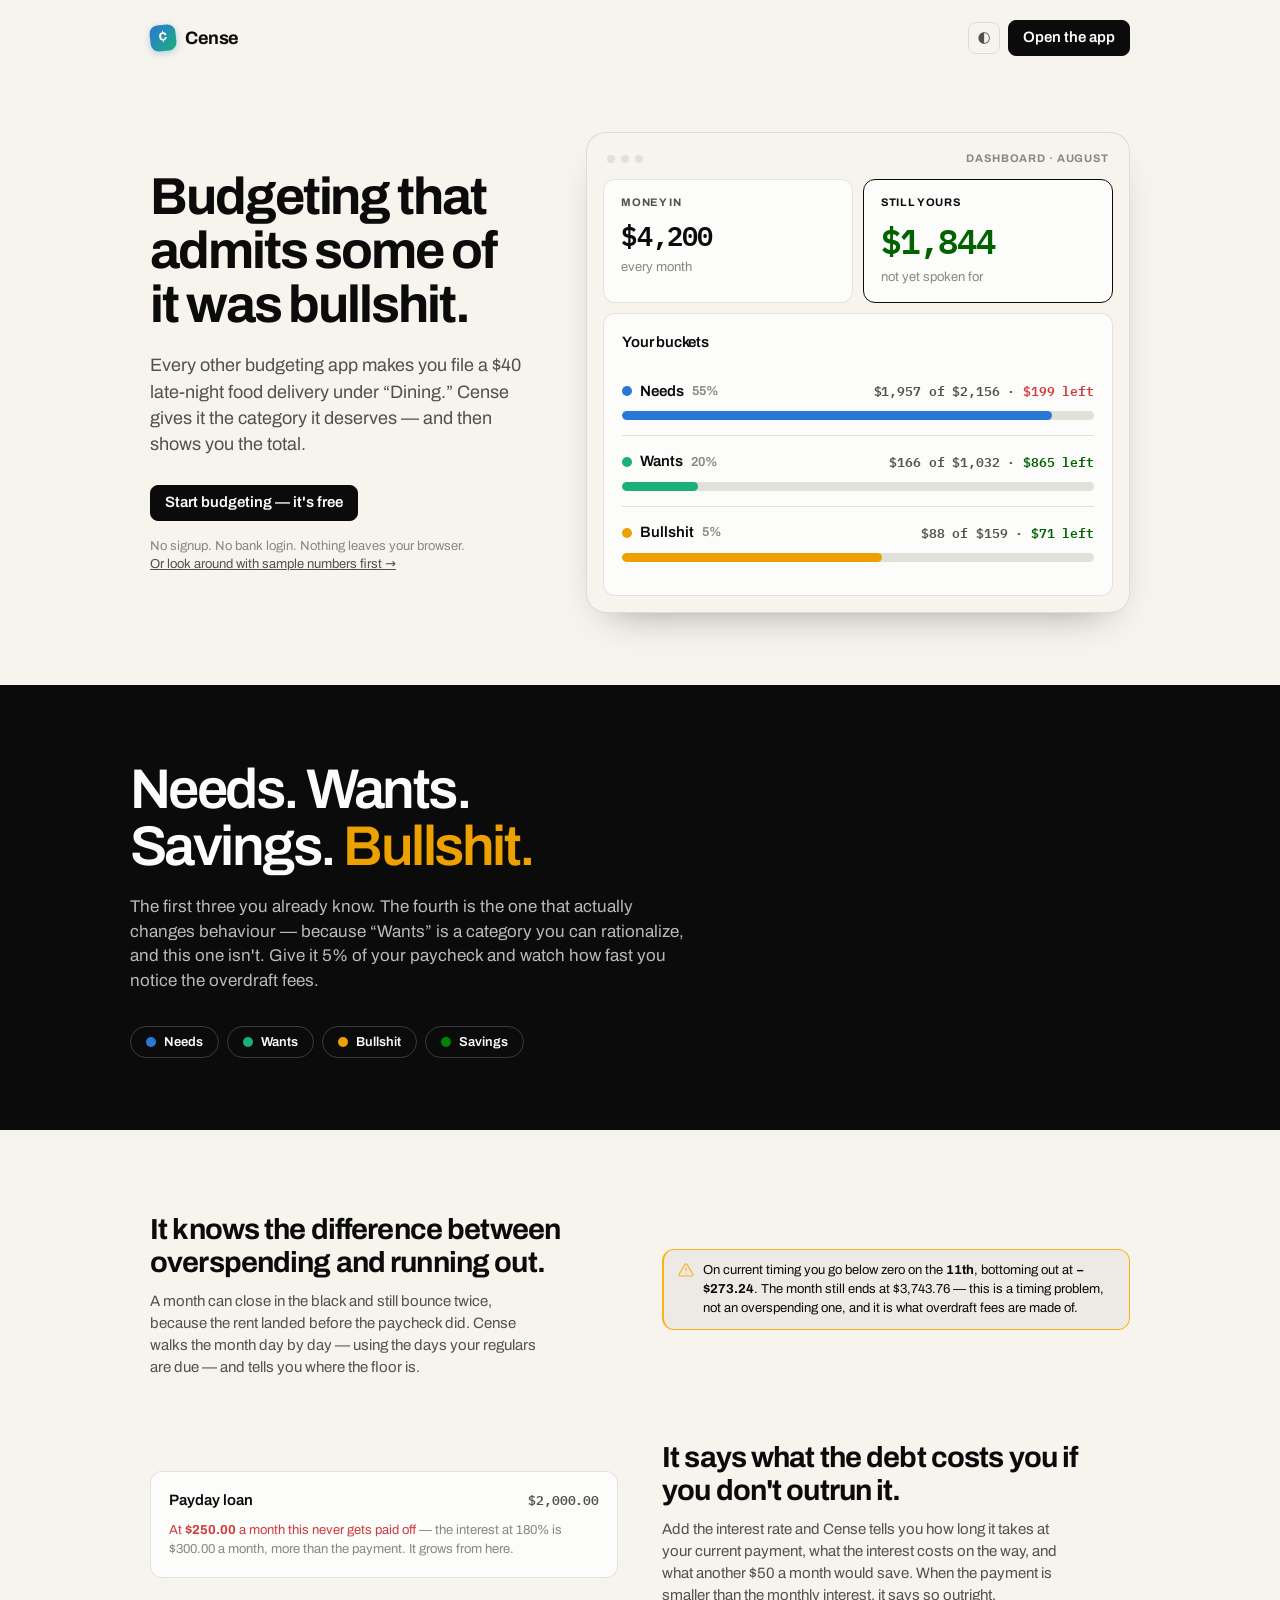
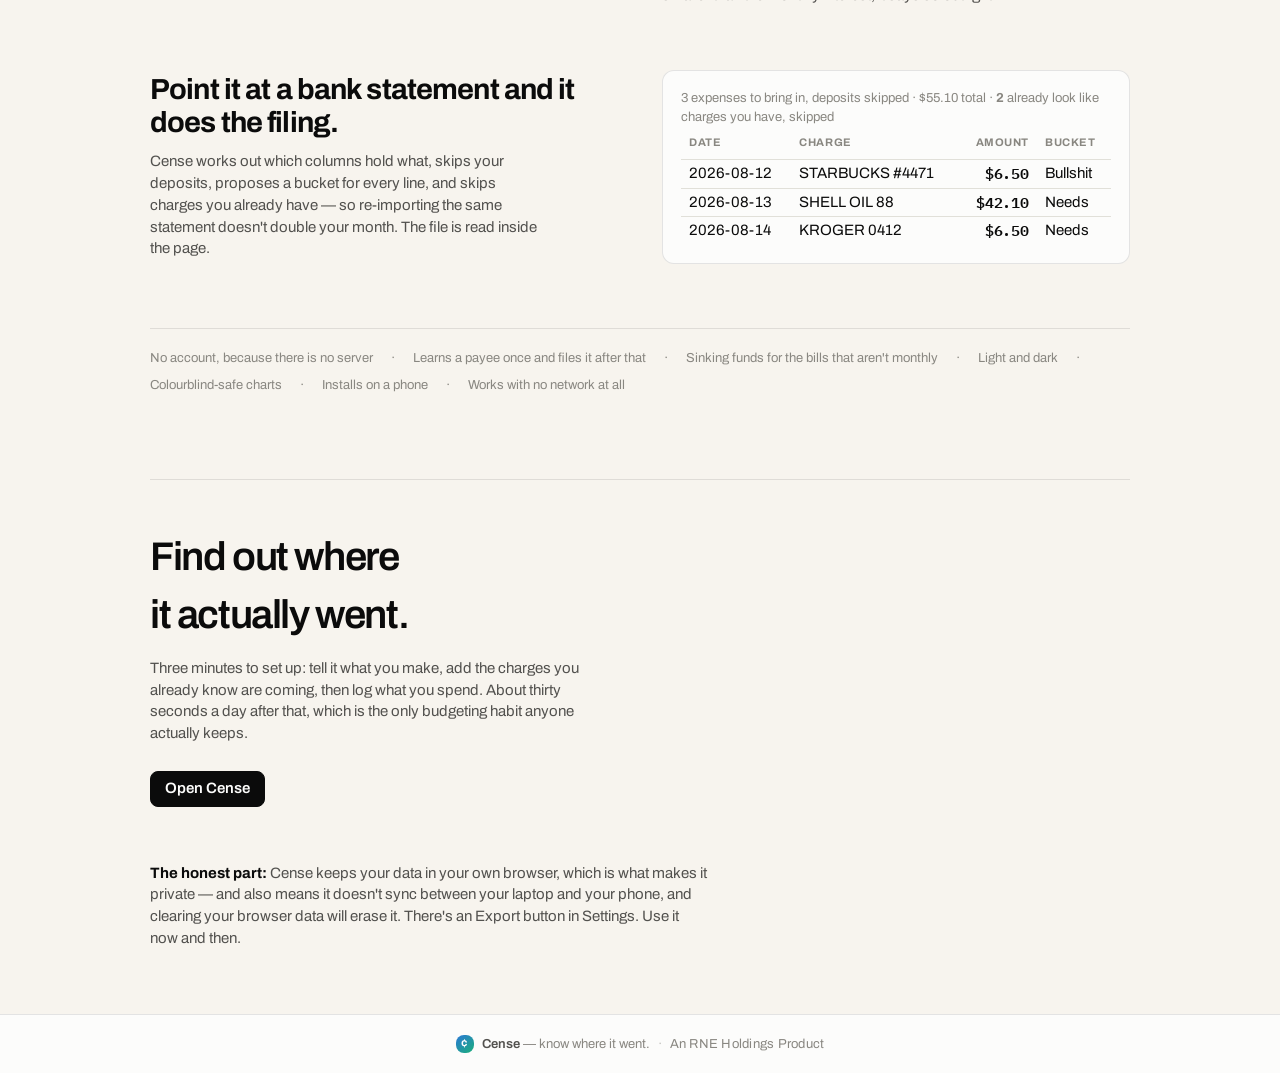
==== commit 2f868471: "Rebuild the landing page around the product The hero is asymmetric instead of centred, and the right" ====
--- a/landing.html
+++ b/landing.html
@@ -28,111 +28,158 @@
 <meta property="og:image:height" content="630">
 <meta property="og:image:alt" content="Needs. Wants. Savings. Bullshit.">
 <meta name="twitter:card" content="summary_large_image">
+
 <style>
+  /* Layout only. Everything that has a look — cards, tiles, meters, notes,
+     type scale, radii, colour — comes from styles.css, because the product
+     screenshots on this page are built from the app's own classes rather than
+     being images. There used to be a second design system in here; the feature
+     grid it existed for is gone. */
+
   body { display: block; }
 
-  .lp { max-width: 1000px; margin: 0 auto; padding: 0 20px; }
+  .lp { max-width: 1020px; margin: 0 auto; padding: 0 20px; }
 
   .lp-nav {
     display: flex; align-items: center; justify-content: space-between;
-    padding: 18px 0; gap: 16px; flex-wrap: wrap;
-  }
-
-  .hero { padding: 60px 0 54px; text-align: center; }
+    padding: 20px 0; gap: 16px; flex-wrap: wrap;
+  }
+
+  /* ---------- hero: asymmetric, not centred ---------- */
+  .hero {
+    display: grid;
+    grid-template-columns: minmax(0, 5fr) minmax(0, 7fr);
+    gap: 48px;
+    align-items: center;
+    padding: 56px 0 72px;
+  }
   .hero h1 {
-    font-size: clamp(34px, 6vw, 58px);
-    line-height: 1.05;
+    font-size: clamp(34px, 5.4vw, 52px);
+    line-height: 1.04;
     letter-spacing: -0.04em;
-    margin: 0 0 18px;
-    max-width: 16ch;
-    margin-inline: auto;
+    margin: 0 0 20px;
   }
   .hero .lede {
-    font-size: clamp(16px, 2.2vw, 19px);
+    font-size: clamp(16px, 1.6vw, 18px);
     color: var(--ink-2);
-    max-width: 54ch;
-    margin: 0 auto 28px;
-  }
-  .hero-cta { display: flex; gap: 10px; justify-content: center; flex-wrap: wrap; }
-  .btn-lg { padding: 12px 26px; font-size: var(--t-body); border-radius: var(--r-md); }
-  .hero-fine { font-size: var(--t-small); color: var(--ink-muted); margin-top: 16px; }
-
-  .kicker {
-    display: inline-block;
-    font-size: var(--t-micro); font-weight: 700; letter-spacing: 0.09em;
-    text-transform: uppercase; color: var(--ink-muted);
-    margin-bottom: 12px;
-  }
-
-  /* the star of the show */
-  .bs-band {
+    margin: 0 0 28px;
+    max-width: 42ch;
+  }
+  .hero-fine { font-size: var(--t-small); color: var(--ink-muted); margin: 16px 0 0; }
+  .hero-fine a { color: var(--ink-2); }
+
+  /* The product shot is real markup, so it needs a frame that reads as
+     "this is a screen" without pretending to be a browser chrome. */
+  .shot {
+    background: var(--plane);
     border: 1px solid var(--border);
     border-radius: var(--r-lg);
-    background: var(--surface-1);
-    padding: 44px 36px;
-    margin: 20px 0 64px;
-    text-align: center;
-  }
-  .bs-band h2 {
-    font-size: clamp(24px, 3.6vw, 34px);
-    letter-spacing: -0.03em;
-    margin: 0 0 14px;
-  }
-  .bs-band p { color: var(--ink-2); max-width: 58ch; margin: 0 auto; font-size: var(--t-body); }
-  .bs-chips { display: flex; gap: 8px; justify-content: center; flex-wrap: wrap; margin-top: 26px; }
-  .chip {
-    border: 1px solid var(--border); border-radius: var(--r-pill);
+    padding: 16px;
+    box-shadow: 0 18px 40px -24px rgba(0, 0, 0, 0.45);
+  }
+  .shot .card, .shot .tile { margin-bottom: 0; }
+  .shot .grid { gap: 10px; }
+  .shot-bar { display: flex; align-items: center; gap: 6px; padding: 2px 4px 12px; }
+  .shot-dot { width: 8px; height: 8px; border-radius: var(--r-pill); background: var(--grid); }
+  .shot-label {
+    margin-left: auto; font-size: var(--t-micro); color: var(--ink-muted);
+    text-transform: uppercase; letter-spacing: 0.08em; font-weight: 700;
+  }
+
+  /* ---------- the band: full bleed, inverted, one saturated word ---------- */
+  /* Sits outside .lp in the document rather than escaping it with 100vw, which
+     overflows by the width of the scrollbar. */
+  .band {
+    background: var(--ink);
+    color: var(--surface-1);
+    padding: 76px 20px 72px;
+    margin-bottom: 84px;
+  }
+  .band-inner { max-width: 1020px; margin: 0 auto; }
+  .band h2 {
+    font-size: clamp(32px, 6.4vw, 56px);
+    line-height: 1.02;
+    letter-spacing: -0.045em;
+    margin: 0 0 20px;
+    max-width: 18ch;
+  }
+  .band .bs { color: var(--series-3); }
+  .band p {
+    color: var(--surface-1);
+    opacity: 0.72;
+    max-width: 56ch;
+    margin: 0;
+    font-size: clamp(15px, 1.5vw, 17px);
+  }
+  .band .bs-chips { display: flex; gap: 8px; flex-wrap: wrap; margin-top: 32px; }
+  .band .chip {
+    border: 1px solid rgba(128, 128, 128, 0.4);
+    border-radius: var(--r-pill);
     padding: 6px 15px; font-size: var(--t-small); font-weight: 600;
     display: inline-flex; align-items: center; gap: 8px;
-    background: var(--plane);
-  }
-
-  .section { margin-bottom: 64px; }
-  .section > h2 {
-    font-size: clamp(22px, 3vw, 29px);
-    letter-spacing: -0.03em; margin: 0 0 10px;
-  }
-  .section > .blurb { color: var(--ink-2); max-width: 56ch; margin: 0 0 26px; font-size: var(--t-body); }
-
-  .features { display: grid; gap: 16px; grid-template-columns: repeat(auto-fit, minmax(238px, 1fr)); }
-  .feature {
-    border: 1px solid var(--border); border-radius: var(--r-lg);
-    background: var(--surface-1); padding: 22px;
-  }
-  /* Stroked, monochrome, inheriting the muted ink — so the six largest graphics
-     on the page stop introducing colours the charts are using. */
-  .feature .ic { display: block; color: var(--ink-muted); margin-bottom: 12px; }
-  .feature h3 { margin: 0 0 7px; font-size: var(--t-body); letter-spacing: -0.015em; }
-  .feature p { margin: 0; font-size: var(--t-body); color: var(--ink-2); line-height: 1.5; }
-
-  .steps { display: grid; gap: 16px; grid-template-columns: repeat(auto-fit, minmax(238px, 1fr)); counter-reset: s; }
-  .step { border-left: 2px solid var(--grid); padding: 4px 0 4px 18px; counter-increment: s; }
-  .step::before {
-    content: counter(s);
-    display: grid; place-items: center;
-    width: 25px; height: 25px; border-radius: var(--r-sm);
-    background: var(--ink); color: var(--surface-1);
-    font-size: var(--t-small); font-weight: 700; margin-bottom: 10px;
-  }
-  .step h3 { margin: 0 0 6px; font-size: var(--t-body); }
-  .step p { margin: 0; font-size: var(--t-body); color: var(--ink-2); }
-
-  .closer {
-    text-align: center;
-    border: 1px solid var(--border); border-radius: var(--r-lg);
-    background: var(--surface-1);
-    padding: 52px 30px; margin-bottom: 56px;
-  }
-  .closer h2 { font-size: clamp(24px, 3.6vw, 34px); letter-spacing: -0.03em; margin: 0 0 12px; }
-  .closer p { color: var(--ink-2); max-width: 48ch; margin: 0 auto 24px; }
-
-  .honest {
+    color: var(--surface-1);
+  }
+
+  /* ---------- proof rows: what it does, shown doing it ---------- */
+  .proof-row {
+    display: grid;
+    grid-template-columns: minmax(0, 1fr) minmax(0, 1fr);
+    gap: 44px;
+    align-items: center;
+    margin-bottom: 64px;
+  }
+  .proof-row h3 {
+    font-size: clamp(22px, 2.6vw, 29px);
+    letter-spacing: -0.03em;
+    margin: 0 0 12px;
+    line-height: 1.12;
+  }
+  .proof-row p { color: var(--ink-2); margin: 0; max-width: 44ch; }
+  .proof-art .card { margin-bottom: 0; }
+  /* Alternate the side the picture sits on, so three rows read as a rhythm
+     rather than as a list of three identical rows. */
+  .proof-row.flip .proof-art { order: -1; }
+
+  .spec-strip {
+    display: flex; flex-wrap: wrap; gap: 8px 18px;
     font-size: var(--t-small); color: var(--ink-muted);
     border-top: 1px solid var(--border);
-    padding-top: 22px; margin-bottom: 50px;
+    padding-top: 20px; margin: 0 0 84px;
+  }
+
+  /* ---------- close ---------- */
+  .closer {
+    border-top: 1px solid var(--border);
+    padding-top: 48px;
+    margin-bottom: 56px;
+  }
+  .closer h2 {
+    font-size: clamp(26px, 4vw, 40px);
+    letter-spacing: -0.035em;
+    margin: 0 0 14px;
+    max-width: 20ch;
+  }
+  .closer p { color: var(--ink-2); max-width: 52ch; margin: 0 0 26px; }
+
+  /* Promoted out of muted grey. An app that states its limits in normal-sized
+     type is more credible than one that whispers them. */
+  .honest {
+    color: var(--ink-2);
     max-width: 62ch;
-  }
-  .honest b { color: var(--ink-2); }
+    margin: 0 0 64px;
+  }
+  .honest b { color: var(--ink); }
+
+  @media (max-width: 900px) {
+    .hero { grid-template-columns: 1fr; gap: 36px; padding: 40px 0 56px; }
+    .proof-row { grid-template-columns: 1fr; gap: 22px; margin-bottom: 52px; }
+    /* On one column the picture always follows its sentence, so the
+       alternating order does not shuffle the reading. Matches the .flip
+       specificity and comes later, so it wins for both. */
+    .proof-row .proof-art,
+    .proof-row.flip .proof-art { order: 2; }
+    .band { padding: 56px 20px; margin-bottom: 64px; }
+  }
 </style>
 </head>
 <body>
@@ -144,28 +191,78 @@
       <span class="brand-name">Cense</span>
     </a>
     <div class="row">
-      <button class="theme-toggle" id="themeToggle" title="Switch light / dark" aria-label="Switch light / dark">◐</button>
+      <button class="icon-toggle" id="themeToggle" title="Switch light / dark" aria-label="Switch light / dark">◐</button>
       <a class="btn btn-primary" href="index.html">Open the app</a>
     </div>
   </nav>
 
   <section class="hero">
-    <span class="kicker">Personal budgeting</span>
-    <h1>Budgeting that admits some of it was bullshit.</h1>
-    <p class="lede">
-      Every other budgeting app makes you file a $40 late-night food delivery under
-      “Dining.” Cense gives it the category it deserves — and then shows you the total.
-    </p>
-    <div class="hero-cta">
+    <div class="hero-copy">
+      <h1>Budgeting that admits some of it was bullshit.</h1>
+      <p class="lede">
+        Every other budgeting app makes you file a $40 late-night food delivery under
+        “Dining.” Cense gives it the category it deserves — and then shows you the total.
+      </p>
       <a class="btn btn-primary btn-lg" href="index.html">Start budgeting — it's free</a>
-      <a class="btn btn-lg" href="index.html?demo=1">See it with sample numbers</a>
-    </div>
-    <p class="hero-fine">No signup. No bank login. Nothing leaves your browser.</p>
+      <p class="hero-fine">
+        No signup. No bank login. Nothing leaves your browser.<br>
+        <a href="index.html?demo=1">Or look around with sample numbers first →</a>
+      </p>
+    </div>
+
+    <!-- Not a screenshot. Real markup using the app's own classes, so it is
+         crisp at any resolution, correct in both themes, and cannot drift out
+         of date the way an exported PNG does. Figures are invented. -->
+    <div class="shot" aria-label="The Cense dashboard" role="img">
+      <div class="shot-bar" aria-hidden="true">
+        <span class="shot-dot"></span><span class="shot-dot"></span><span class="shot-dot"></span>
+        <span class="shot-label">Dashboard · August</span>
+      </div>
+
+      <div class="grid grid-4" style="margin-bottom:10px">
+        <div class="tile">
+          <div class="tile-label">Money in</div>
+          <div class="tile-value">$4,200</div>
+          <div class="tile-note">every month</div>
+        </div>
+        <div class="tile tile-lead">
+          <div class="tile-label">Still yours</div>
+          <div class="tile-value pos">$1,844</div>
+          <div class="tile-note">not yet spoken for</div>
+        </div>
+      </div>
+
+      <div class="card">
+        <h2>Your buckets</h2>
+        <div class="bucket">
+          <div class="bucket-top">
+            <span class="bucket-name"><span class="swatch" style="background:var(--series-1)"></span>Needs<span class="hint">55%</span></span>
+            <span class="bucket-nums">$1,957 of $2,156 · <span class="neg">$199 left</span></span>
+          </div>
+          <div class="meter"><div class="meter-fill" style="width:91%;background:var(--series-1)"></div></div>
+        </div>
+        <div class="bucket">
+          <div class="bucket-top">
+            <span class="bucket-name"><span class="swatch" style="background:var(--series-2)"></span>Wants<span class="hint">20%</span></span>
+            <span class="bucket-nums">$166 of $1,032 · <span class="pos">$865 left</span></span>
+          </div>
+          <div class="meter"><div class="meter-fill" style="width:16%;background:var(--series-2)"></div></div>
+        </div>
+        <div class="bucket">
+          <div class="bucket-top">
+            <span class="bucket-name"><span class="swatch" style="background:var(--series-3)"></span>Bullshit<span class="hint">5%</span></span>
+            <span class="bucket-nums">$88 of $159 · <span class="pos">$71 left</span></span>
+          </div>
+          <div class="meter"><div class="meter-fill" style="width:55%;background:var(--series-3)"></div></div>
+        </div>
+      </div>
+    </div>
   </section>
-
-  <section class="bs-band">
-    <span class="kicker">The fourth bucket</span>
-    <h2>Needs. Wants. Savings. <em>Bullshit.</em></h2>
+</div>
+
+<section class="band">
+  <div class="band-inner">
+    <h2>Needs. Wants. Savings. <span class="bs">Bullshit.</span></h2>
     <p>
       The first three you already know. The fourth is the one that actually changes
       behaviour — because “Wants” is a category you can rationalize, and this one isn't.
@@ -177,93 +274,108 @@
       <span class="chip"><span class="swatch" style="background:var(--series-3)"></span>Bullshit</span>
       <span class="chip"><span class="swatch" style="background:var(--series-4)"></span>Savings</span>
     </div>
-    <p style="margin-top:24px;font-size:var(--t-small);color:var(--ink-muted)">
-      Not your language? Rename any bucket in Settings. We won't be offended.
-    </p>
-  </section>
-
-  <section class="section">
-    <span class="kicker">What you get</span>
-    <h2>Small app. Strong opinions.</h2>
-    <p class="blurb">
-      Cense does six things properly instead of thirty things badly.
-    </p>
-
-    <div class="features">
-      <div class="feature">
-        <svg class="ic" viewBox="0 0 24 24" width="22" height="22" fill="none" stroke="currentColor" stroke-width="1.6" stroke-linecap="round" stroke-linejoin="round" aria-hidden="true"><path d="M21.21 15.89A10 10 0 1 1 8 2.83"/><path d="M22 12A10 10 0 0 0 12 2v10z"/></svg>
-        <h3>Percentage buckets</h3>
-        <p>Split your paycheck by percentage, not by guesswork. Cense tells you when your
-           buckets don't add up to 100% — which, if you've ever built this in a spreadsheet,
-           they probably don't.</p>
-      </div>
-      <div class="feature">
-        <svg class="ic" viewBox="0 0 24 24" width="22" height="22" fill="none" stroke="currentColor" stroke-width="1.6" stroke-linecap="round" stroke-linejoin="round" aria-hidden="true"><path d="M17 1l4 4-4 4"/><path d="M3 11V9a4 4 0 0 1 4-4h14"/><path d="M7 23l-4-4 4-4"/><path d="M21 13v2a4 4 0 0 1-4 4H3"/></svg>
-        <h3>Regulars on autopilot</h3>
-        <p>Rent, insurance, the gym you swear you'll use. Set the amount and the day once,
-           and every new month starts with them already counted.</p>
-      </div>
-      <div class="feature">
-        <svg class="ic" viewBox="0 0 24 24" width="22" height="22" fill="none" stroke="currentColor" stroke-width="1.6" stroke-linecap="round" stroke-linejoin="round" aria-hidden="true"><path d="M13 2 3 14h9l-1 8 10-12h-9l1-8z"/></svg>
-        <h3>It learns your habits</h3>
-        <p>File a charge once and Cense remembers. It even sees through bank noise —
-           categorize “DOMINOS PIZZA 4471 AUSTIN” and the next store number sorts itself.</p>
-      </div>
-      <div class="feature">
-        <svg class="ic" viewBox="0 0 24 24" width="22" height="22" fill="none" stroke="currentColor" stroke-width="1.6" stroke-linecap="round" stroke-linejoin="round" aria-hidden="true"><path d="M21 15v4a2 2 0 0 1-2 2H5a2 2 0 0 1-2-2v-4"/><path d="M7 10l5 5 5-5"/><path d="M12 15V3"/></svg>
-        <h3>Import your statement</h3>
-        <p>Drop in a CSV from your bank. Cense figures out the columns, skips your deposits,
-           and proposes a bucket for every line.</p>
-      </div>
-      <div class="feature">
-        <svg class="ic" viewBox="0 0 24 24" width="22" height="22" fill="none" stroke="currentColor" stroke-width="1.6" stroke-linecap="round" stroke-linejoin="round" aria-hidden="true"><rect x="3" y="11" width="18" height="11" rx="2"/><path d="M7 11V7a5 5 0 0 1 10 0v4"/></svg>
-        <h3>Private by construction</h3>
-        <p>There's no account because there's no server. Your spending lives in your browser.
-           We couldn't sell your data if we wanted to — we don't have it.</p>
-      </div>
-      <div class="feature">
-        <svg class="ic" viewBox="0 0 24 24" width="22" height="22" fill="none" stroke="currentColor" stroke-width="1.6" stroke-linecap="round" stroke-linejoin="round" aria-hidden="true"><path d="M21 12.79A9 9 0 1 1 11.21 3 7 7 0 0 0 21 12.79z"/></svg>
-        <h3>Easy on the eyes</h3>
-        <p>Light and dark, both designed on purpose. Colorblind-safe charts, because a pie
-           chart nobody can read is just a circle.</p>
-      </div>
-    </div>
-  </section>
-
-  <section class="section" id="how">
-    <span class="kicker">How it works</span>
-    <h2>Three minutes to set up.</h2>
-    <p class="blurb">Then about thirty seconds a day, which is the only budgeting habit anyone actually keeps.</p>
-
-    <div class="steps">
-      <div class="step">
-        <h3>Tell it what you make</h3>
-        <p>One number. Cense slices it into your buckets and shows you what each one is worth.</p>
-      </div>
-      <div class="step">
-        <h3>Add your regulars</h3>
-        <p>The charges you already know are coming. Flip Auto on and stop re-typing them every month.</p>
-      </div>
-      <div class="step">
-        <h3>Log what you spend</h3>
-        <p>Type it in as you go, or import a statement at the end of the week. Watch the buckets fill.</p>
-      </div>
-    </div>
-  </section>
+  </div>
+</section>
+
+<div class="lp">
+
+  <div class="proof-row">
+    <div>
+      <h3>It knows the difference between overspending and running out.</h3>
+      <p>
+        A month can close in the black and still bounce twice, because the rent landed
+        before the paycheck did. Cense walks the month day by day — using the days your
+        regulars are due — and tells you where the floor is.
+      </p>
+    </div>
+    <div class="proof-art">
+      <div class="note note-warn">
+        <svg class="icon" viewBox="0 0 24 24" width="16" height="16" fill="none" stroke="currentColor" stroke-width="1.75" stroke-linecap="round" stroke-linejoin="round" aria-hidden="true"><path d="M10.29 3.86 1.82 18a2 2 0 0 0 1.71 3h16.94a2 2 0 0 0 1.71-3L13.71 3.86a2 2 0 0 0-3.42 0z"/><path d="M12 9v4"/><path d="M12 17h.01"/></svg>
+        <span>On current timing you go below zero on the <b>11th</b>, bottoming out at
+        <b>−$273.24</b>. The month still ends at $3,743.76 — this is a timing problem,
+        not an overspending one, and it is what overdraft fees are made of.</span>
+      </div>
+    </div>
+  </div>
+
+  <div class="proof-row flip">
+    <div>
+      <h3>It says what the debt costs you if you don't outrun it.</h3>
+      <p>
+        Add the interest rate and Cense tells you how long it takes at your current
+        payment, what the interest costs on the way, and what another $50 a month would
+        save. When the payment is smaller than the monthly interest, it says so outright.
+      </p>
+    </div>
+    <div class="proof-art">
+      <div class="card">
+        <div class="bucket-top">
+          <span class="bucket-name">Payday loan</span>
+          <span class="bucket-nums">$2,000.00</span>
+        </div>
+        <div class="hint" style="margin-top:10px">
+          <span class="neg">At <b>$250.00</b> a month this never gets paid off</span> — the
+          interest at 180% is $300.00 a month, more than the payment. It grows from here.
+        </div>
+      </div>
+    </div>
+  </div>
+
+  <div class="proof-row">
+    <div>
+      <h3>Point it at a bank statement and it does the filing.</h3>
+      <p>
+        Cense works out which columns hold what, skips your deposits, proposes a bucket
+        for every line, and skips charges you already have — so re-importing the same
+        statement doesn't double your month. The file is read inside the page.
+      </p>
+    </div>
+    <div class="proof-art">
+      <div class="card">
+        <div class="hint" style="margin-bottom:8px">3 expenses to bring in, deposits skipped · $55.10 total · <b>2</b> already look like charges you have, skipped</div>
+        <div class="table-wrap"><table>
+          <thead><tr><th>Date</th><th>Charge</th><th class="num">Amount</th><th>Bucket</th></tr></thead>
+          <tbody>
+            <tr><td>2026-08-12</td><td>STARBUCKS #4471</td><td class="num">$6.50</td><td>Bullshit</td></tr>
+            <tr><td>2026-08-13</td><td>SHELL OIL 88</td><td class="num">$42.10</td><td>Needs</td></tr>
+            <tr><td>2026-08-14</td><td>KROGER 0412</td><td class="num">$6.50</td><td>Needs</td></tr>
+          </tbody>
+        </table></div>
+      </div>
+    </div>
+  </div>
+
+  <p class="spec-strip">
+    <span>No account, because there is no server</span>
+    <span>·</span>
+    <span>Learns a payee once and files it after that</span>
+    <span>·</span>
+    <span>Sinking funds for the bills that aren't monthly</span>
+    <span>·</span>
+    <span>Light and dark</span>
+    <span>·</span>
+    <span>Colourblind-safe charts</span>
+    <span>·</span>
+    <span>Installs on a phone</span>
+    <span>·</span>
+    <span>Works with no network at all</span>
+  </p>
 
   <section class="closer">
     <h2>Find out where it actually went.</h2>
-    <p>Free, private, and about as fast as opening a spreadsheet — except this one adds up correctly.</p>
-    <div class="hero-cta">
-      <a class="btn btn-primary btn-lg" href="index.html">Open Cense</a>
-      <a class="btn btn-lg" href="index.html?demo=1">Have a look around first</a>
-    </div>
+    <p>
+      Three minutes to set up: tell it what you make, add the charges you already know
+      are coming, then log what you spend. About thirty seconds a day after that, which
+      is the only budgeting habit anyone actually keeps.
+    </p>
+    <a class="btn btn-primary btn-lg" href="index.html">Open Cense</a>
   </section>
 
   <p class="honest">
-    <b>The honest part:</b> Cense keeps your data in your own browser, which is what makes it
-    private — and also means it doesn't sync between your laptop and your phone, and clearing
-    your browser data will erase it. There's an Export button in Settings. Use it now and then.
+    <b>The honest part:</b> Cense keeps your data in your own browser, which is what makes
+    it private — and also means it doesn't sync between your laptop and your phone, and
+    clearing your browser data will erase it. There's an Export button in Settings. Use it
+    now and then.
   </p>
 </div>
 
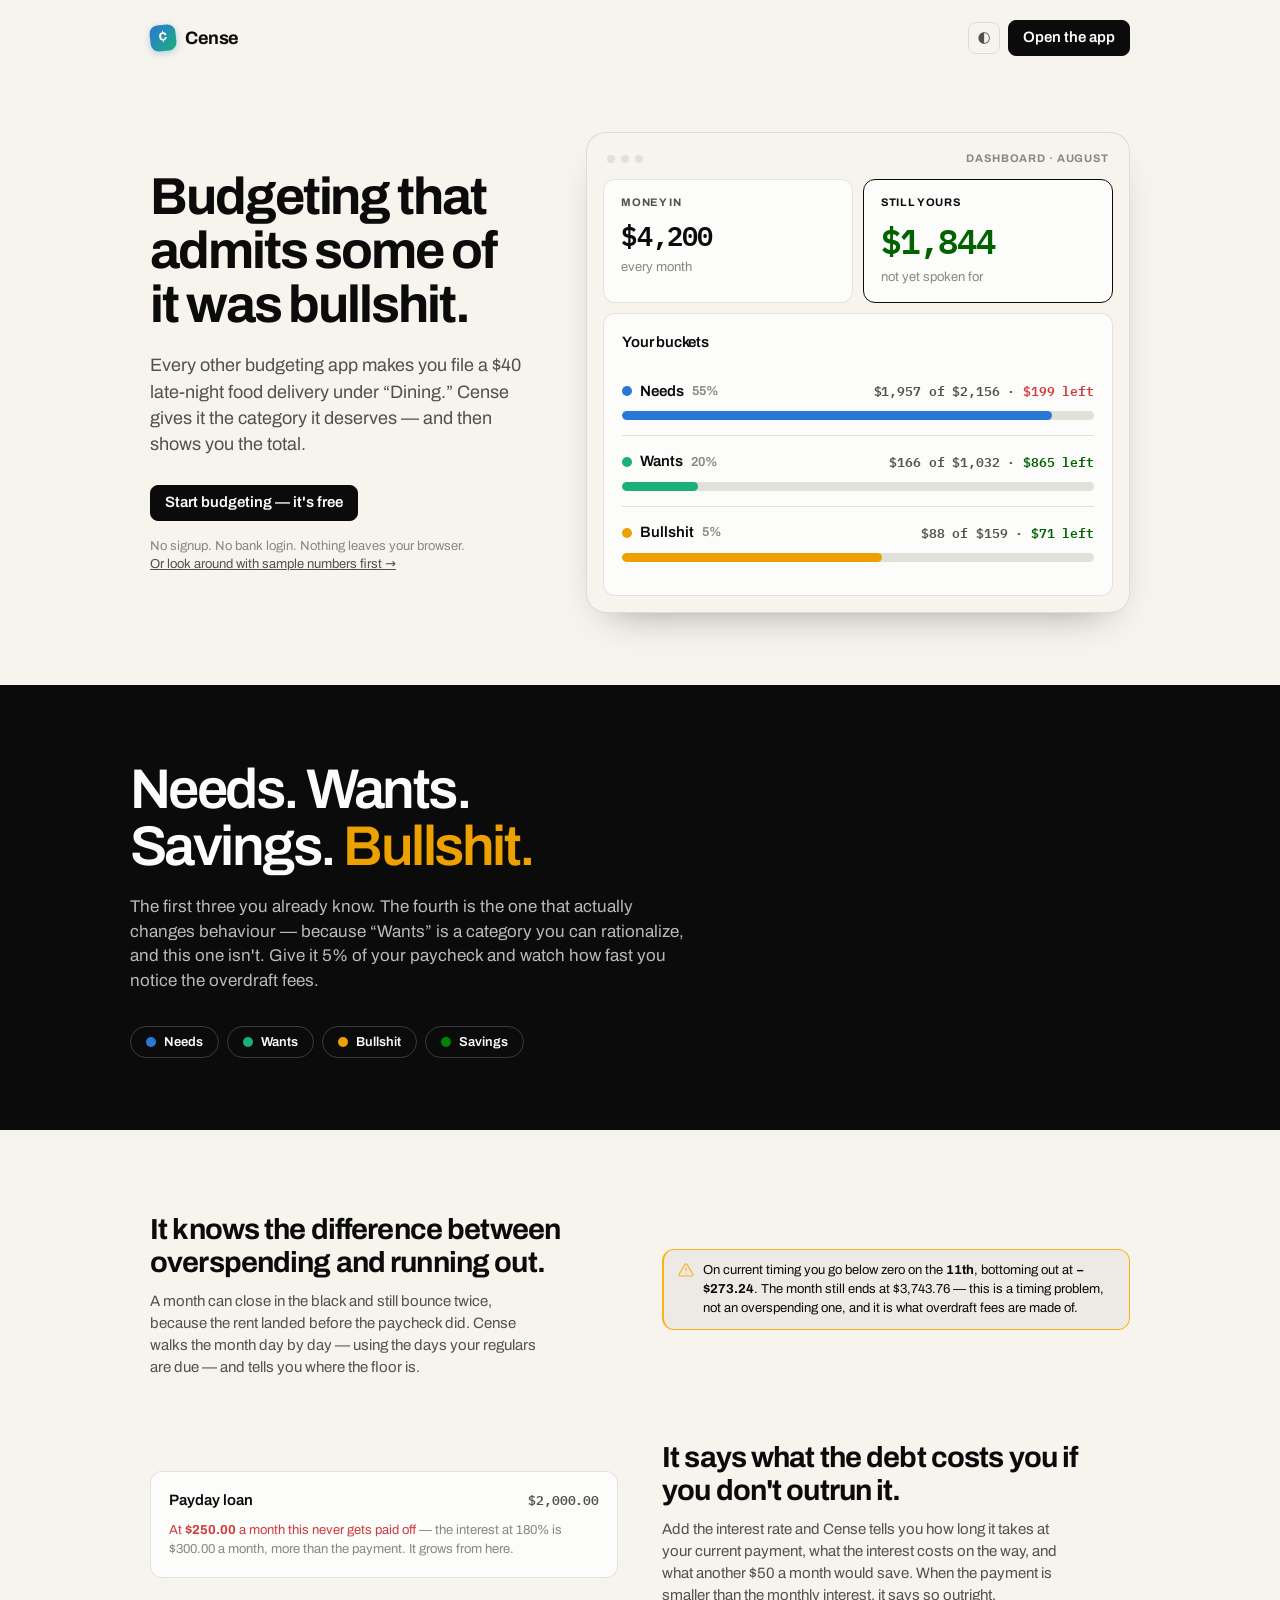
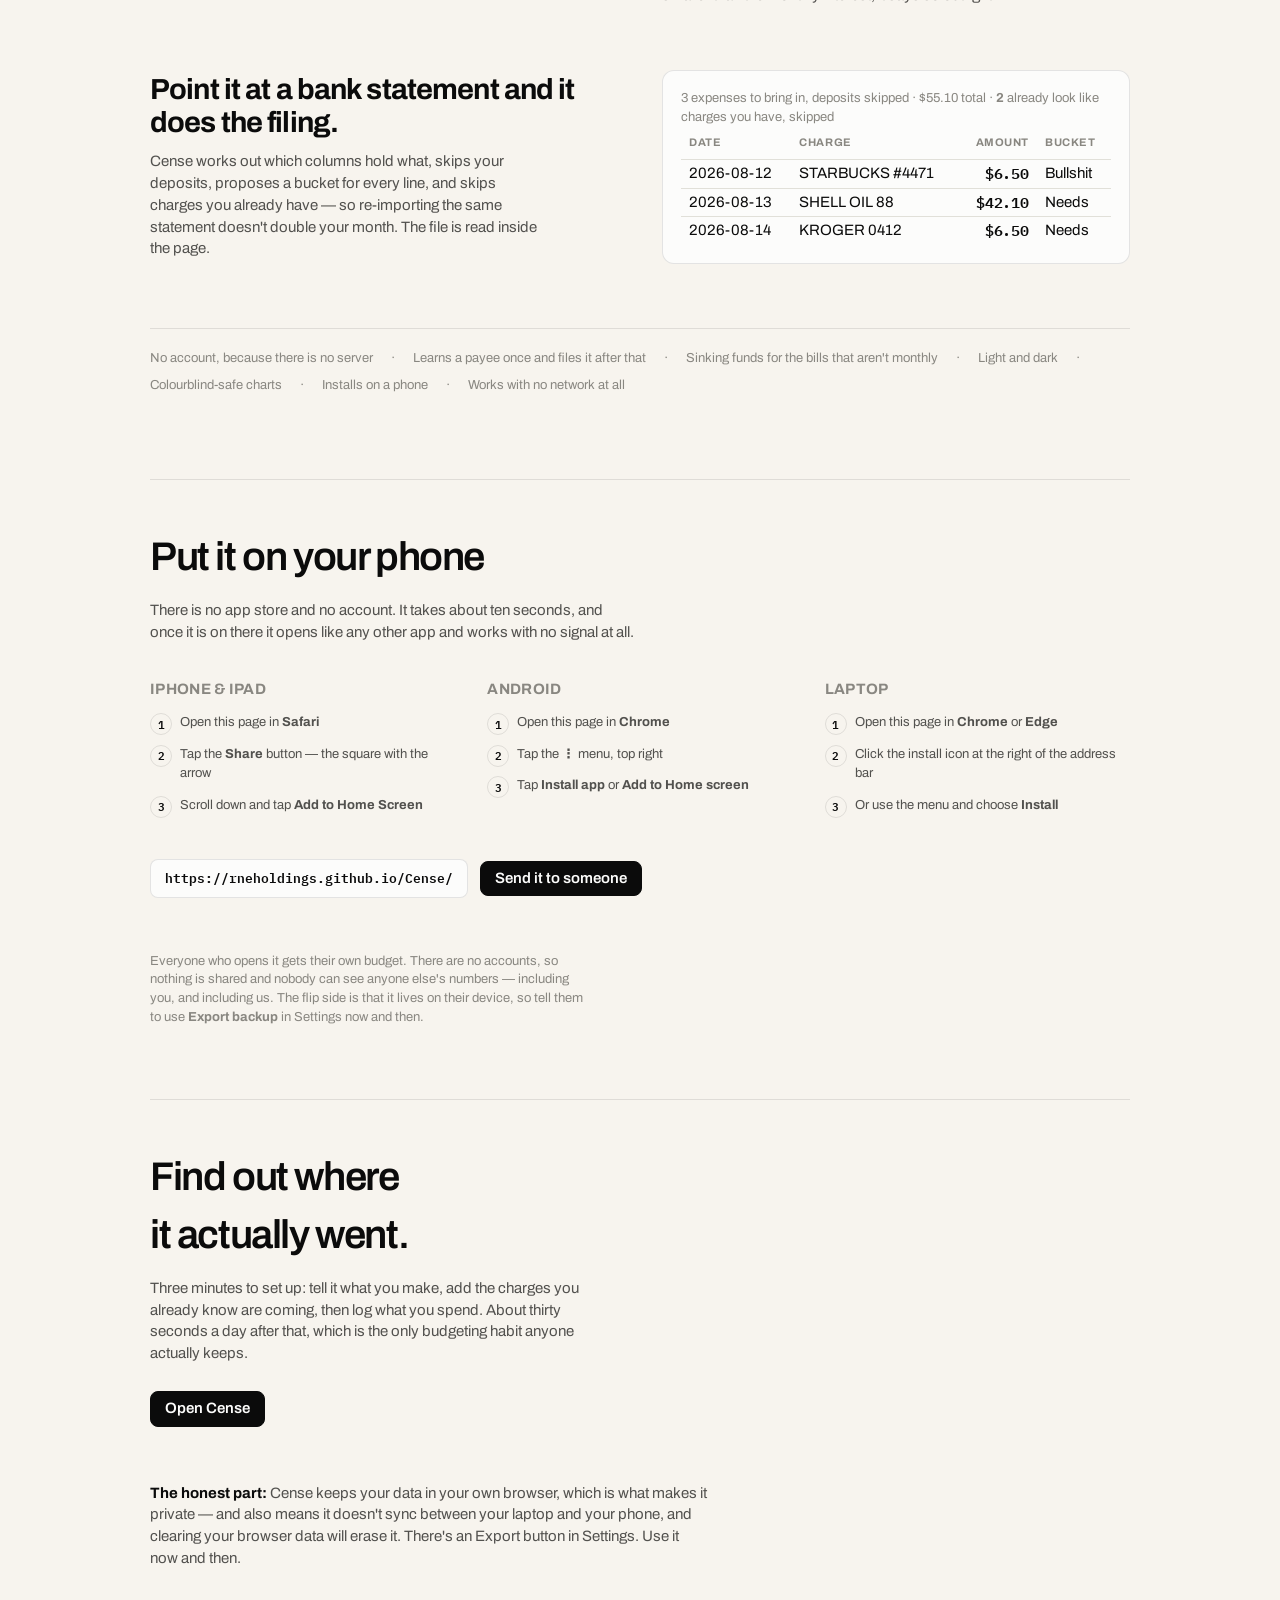
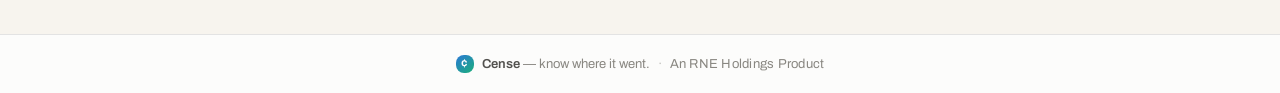
==== commit 6c952d8b: "Make sharing and installing something a friend can follow The README explained installing in terms o" ====
--- a/landing.html
+++ b/landing.html
@@ -146,6 +146,59 @@
     border-top: 1px solid var(--border);
     padding-top: 20px; margin: 0 0 84px;
   }
+
+  /* ---------- install ---------- */
+  .install { border-top: 1px solid var(--border); padding-top: 48px; margin-bottom: 72px; }
+  .install h2 {
+    font-size: clamp(26px, 4vw, 40px);
+    letter-spacing: -0.035em; margin: 0 0 14px; max-width: 20ch;
+  }
+  .install-lede { color: var(--ink-2); max-width: 54ch; margin: 0 0 36px; }
+  .install-grid {
+    display: grid; gap: 32px;
+    grid-template-columns: repeat(auto-fit, minmax(220px, 1fr));
+  }
+  .install-step h3 {
+    font-size: var(--t-body); margin: 0 0 12px;
+    letter-spacing: 0.02em; text-transform: uppercase; font-weight: 700;
+    color: var(--ink-muted);
+  }
+  /* Numbered from a counter rather than a list marker, so the digit can be
+     given the mono face and sit in the margin like a step, not a bullet. */
+  .install-step ol { list-style: none; margin: 0; padding: 0; counter-reset: i; }
+  .install-step li {
+    counter-increment: i;
+    position: relative;
+    padding-left: 30px;
+    margin-bottom: 12px;
+    color: var(--ink-2);
+    font-size: var(--t-small);
+    line-height: 1.5;
+  }
+  .install-step li::before {
+    content: counter(i);
+    position: absolute; left: 0; top: 0;
+    font-family: var(--font-num); font-weight: 600;
+    font-size: var(--t-micro); color: var(--ink);
+    width: 20px; height: 20px; border-radius: var(--r-pill);
+    border: 1px solid var(--border);
+    display: grid; place-items: center;
+  }
+  .share-row {
+    display: flex; align-items: center; gap: 12px; flex-wrap: wrap;
+    margin-top: 32px;
+  }
+  .share-link {
+    font-family: var(--font-num); font-weight: 600;
+    font-size: var(--t-small);
+    padding: 9px 14px;
+    border: 1px solid var(--border);
+    border-radius: var(--r-sm);
+    background: var(--surface-1);
+    user-select: all;              /* one click selects the whole address */
+    overflow-wrap: anywhere;
+  }
+  .install-fine { color: var(--ink-muted); font-size: var(--t-small); max-width: 62ch; margin: 28px 0 0; }
 
   /* ---------- close ---------- */
   .closer {
@@ -361,6 +414,58 @@
     <span>Works with no network at all</span>
   </p>
 
+  <section class="install" id="install">
+    <h2>Put it on your phone</h2>
+    <p class="install-lede">
+      There is no app store and no account. It takes about ten seconds, and once it is
+      on there it opens like any other app and works with no signal at all.
+    </p>
+
+    <div class="install-grid">
+      <div class="install-step">
+        <h3>iPhone &amp; iPad</h3>
+        <ol>
+          <li>Open this page in <b>Safari</b></li>
+          <li>Tap the <b>Share</b> button — the square with the arrow</li>
+          <li>Scroll down and tap <b>Add to Home Screen</b></li>
+        </ol>
+      </div>
+      <div class="install-step">
+        <h3>Android</h3>
+        <ol>
+          <li>Open this page in <b>Chrome</b></li>
+          <li>Tap the <b>⋮</b> menu, top right</li>
+          <li>Tap <b>Install app</b> or <b>Add to Home screen</b></li>
+        </ol>
+      </div>
+      <div class="install-step">
+        <h3>Laptop</h3>
+        <ol>
+          <li>Open this page in <b>Chrome</b> or <b>Edge</b></li>
+          <li>Click the install icon at the right of the address bar</li>
+          <li>Or use the menu and choose <b>Install</b></li>
+        </ol>
+      </div>
+    </div>
+
+    <!-- The link is on the page in plain sight, not hidden behind the button.
+         Clipboard access needs a focused window and a real gesture and quietly
+         does nothing when it doesn't get them, so it can never be the only way
+         to get the address. -->
+    <div class="share-row">
+      <span class="share-link" id="shareLink">https://rneholdings.github.io/Cense/</span>
+      <button class="btn btn-primary" id="shareBtn" data-url="https://rneholdings.github.io/Cense/">Send it to someone</button>
+    </div>
+    <p class="hint" id="shareMsg" role="status" aria-live="polite" style="margin:10px 0 0;min-height:1.2em"></p>
+
+    <p class="install-fine">
+      Everyone who opens it gets their own budget. There are no accounts, so nothing is
+      shared and nobody can see anyone else's numbers — including you, and including us.
+      The flip side is that it lives on their device, so tell them to use
+      <b>Export backup</b> in Settings now and then.
+    </p>
+  </section>
+
   <section class="closer">
     <h2>Find out where it actually went.</h2>
     <p>
@@ -399,6 +504,57 @@
       localStorage.setItem(KEY, next);
     });
   })();
+
+  /* Share: the native sheet on a phone, the clipboard on a laptop, and the
+     bare link on anything that has neither — so the button always does
+     something rather than failing silently. */
+  (function () {
+    var btn = document.getElementById('shareBtn');
+    var msg = document.getElementById('shareMsg');
+    if (!btn) return;
+
+    function say(text) {
+      msg.textContent = text;
+      setTimeout(function () { msg.textContent = ''; }, 4000);
+    }
+
+    btn.addEventListener('click', function () {
+      var url = btn.getAttribute('data-url');
+      var payload = {
+        title: 'Cense',
+        text: 'A budgeting app that admits some of it was bullshit. No signup, nothing leaves your browser.',
+        url: url
+      };
+
+      if (navigator.share) {
+        navigator.share(payload).catch(function () { /* dismissed — say nothing */ });
+        return;
+      }
+      if (navigator.clipboard && navigator.clipboard.writeText) {
+        navigator.clipboard.writeText(url).then(function () {
+          say('Link copied — paste it to whoever needs it.');
+        }).catch(selectInstead);
+        return;
+      }
+      selectInstead();
+    });
+
+    /* If the clipboard refuses, highlight the address so one Ctrl+C finishes
+       the job — better than telling someone a copy happened when it did not. */
+    function selectInstead() {
+      var el = document.getElementById('shareLink');
+      try {
+        var r = document.createRange();
+        r.selectNodeContents(el);
+        var sel = window.getSelection();
+        sel.removeAllRanges();
+        sel.addRange(r);
+        say('Selected the link — copy it with Ctrl+C.');
+      } catch (e) {
+        say('Copy the link above.');
+      }
+    }
+  })();
 </script>
 
 </body>
